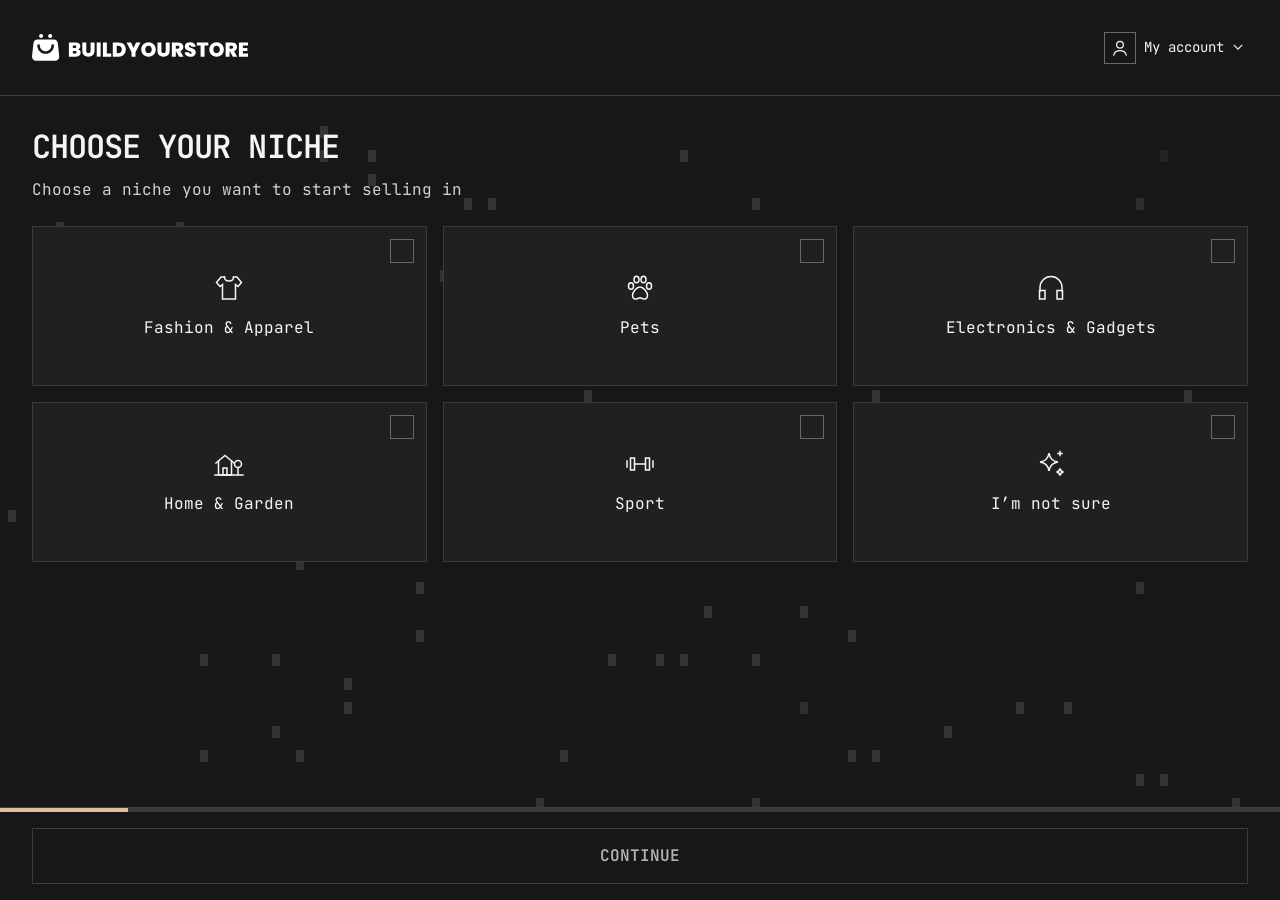
==== funnel/index.html @ 4d09ca08 "Pattern: on phones, no blocks under text, buttons or cards Co-Authored-By: Claude Opus 5.5 <noreply@" ====
<!doctype html>
<html lang="en">
<head>
<meta charset="utf-8">
<meta name="viewport" content="width=device-width, initial-scale=1, viewport-fit=cover">
<meta name="color-scheme" content="dark">
<title>BYS funnel · Lior style</title>
<link rel="preconnect" href="https://fonts.googleapis.com"><link rel="preconnect" href="https://fonts.gstatic.com" crossorigin>
<link href="https://fonts.googleapis.com/css2?family=JetBrains+Mono:wght@400;600;700&display=swap" rel="stylesheet">
<link rel="stylesheet" href="funnel.css?v=20261123">
</head>
<body>
<script src="icons.js?v=4" charset="utf-8"></script>
<!-- BYS funnel in the Lior style. Steps and copy = the Instant-Form funnel (../../instant-form-funnel), plus Niche and
     Banners in front (Figma Funnel vNRDM0AN3UrhTXfqh0W88H, pages "🎨 Niche" / "🖼 Banner"). Progress values are placeholders.
     Shortcuts: ?step=niche | banners | claim | activation | returned | unpaid | unverified | storetype | payment | unique |
     premium | loader | autods | autods-done | live | live-done | domain | domain-account | domain-existing | domain-connect |
     domain-done | ugc | course | end -->

<!-- 1 · Niche (5594:126263) -->
<main class="f-screen" data-step="niche" data-progress="10">
  <div class="f-main">
    <h1 class="t-title">Choose Your Niche</h1>
    <p class="t-body f-sub">Choose a niche you want to start selling in</p>
    <div class="f-niches" role="radiogroup" aria-label="Niche" id="niches"></div>
  </div>
  <div class="f-bar"><button class="f-btn f-btn--primary" id="niche-go" disabled>Continue</button></div>
</main>

<!-- 2 · Banners (5594:126592; subtitle from 5594:126533 — the [XS] frame repeats the niche subtitle) -->
<main class="f-screen" data-step="banners" data-progress="20" hidden>
  <div class="f-main">
    <h1 class="t-title">Choose Banners for Your Homepage</h1>
    <p class="t-body f-sub">We've designed 6 banner options for your homepage. Please select two, and we'll add them to your store's homepage</p>
    <div class="f-banners" id="banners"></div>
  </div>
  <div class="f-bar"><button class="f-btn f-btn--primary" id="banners-go" disabled>Continue</button></div>
</main>

<!-- Claim store (5609:139997) — OUT OF THE FLOW for now (Olena 2026-11-20: not sure the step exists); kept, ?step=claim -->
<main class="f-screen" data-step="claim" data-progress="30" hidden>
  <div class="f-main">
    <h1 class="t-title">Your store is ready. One click to own it!</h1>
    <p class="t-body f-sub">We've built your store — now just click "Claim store" on the next screen and it's yours. We'll bring you straight back to launch.</p>
    <img class="f-media" src="assets/claim-animation.png" alt="Shopify screen with the Claim Store button">
    <div>
      <p class="t-eyebrow muted">What happens next:</p>
      <ol class="f-steps t-body" style="margin-top:16px">
        <li><span>You’re taken to Shopify</span></li>
        <li><span>Click “Claim Store” - one button</span></li>
        <li><span>We bring you back here</span></li>
      </ol>
    </div>
  </div>
  <div class="f-bar">
    <button class="f-btn f-btn--primary" id="claim">Claim My Store <svg class="ic"><use href="#external"/></svg></button>
    <p class="f-bar-note t-small">takes less than 10 seconds</p>
  </div>
</main>

<!-- 4 · Activate Shopify plan = "Grab Discount" (5609:140756) -->
<main class="f-screen" data-step="activation" data-progress="40" hidden>
  <div class="f-main">
    <h1 class="t-title">Almost there — activate your Shopify plan to launch.</h1>
    <p class="t-body f-sub">We've secured you a discount — $1 for 3 months. Confirm your plan on Shopify, then come back to this tab to continue.</p>
    <button class="f-video f-video--corner" aria-label="Play the video"><img src="assets/activate-animation.png" alt=""><span class="f-video-play"><svg class="ic"><use href="#play"/></svg></span></button>
  </div>
  <div class="f-bar">
    <button class="f-btn f-btn--primary" id="activate">Activate My Store <svg class="ic"><use href="#external"/></svg></button>
    <button class="f-btn f-btn--secondary" id="done" disabled>I’m Done - Continue</button>
  </div>
  <!-- Plan not activated (5609:141876) -->
  <div class="f-backdrop" id="unpaid" hidden>
    <section class="f-sheet" role="dialog" aria-modal="true" aria-labelledby="unpaid-title">
      <button class="f-sheet-close" data-close aria-label="Close"><svg class="ic"><use href="#x"/></svg></button>
      <svg class="f-sheet-icon is-warning" aria-hidden="true"><use href="#warning"/></svg>
      <h2 class="t-title" id="unpaid-title">Almost there!<br>Your Shopify plan still needs to be activated</h2>
      <p class="t-body" style="margin-top:12px">You are one step away from your store. It looks like your plan wasn’t confirmed. Complete it now - it’s only <strong>$1 for 3 months.</strong></p>
      <div class="f-sheet-actions">
        <button class="f-btn f-btn--primary" id="pay">Complete My Payment <svg class="ic"><use href="#external"/></svg></button>
        <button class="f-btn f-btn--secondary" id="verify">I already paid — verify now</button>
      </div>
    </section>
  </div>
  <!-- Couldn't verify (5639:162654) -->
  <div class="f-backdrop" id="unverified" hidden>
    <section class="f-sheet" role="dialog" aria-modal="true" aria-labelledby="unverified-title">
      <button class="f-sheet-close" data-close aria-label="Close"><svg class="ic"><use href="#x"/></svg></button>
      <svg class="f-sheet-icon is-error" aria-hidden="true"><use href="#alert"/></svg>
      <h2 class="t-title" id="unverified-title">Oops! It looks like we couldn't verify your payment.</h2>
      <p class="t-body" style="margin-top:12px">Let’s make sure you’ve completed the payment process on Shopify.</p>
      <ol class="f-steps t-body" style="margin-top:24px">
        <li><span><button class="f-inline-link" data-open-plan>Access Shopify Plans</button></span></li>
        <li><span>Confirm the <strong>"BASIC"</strong> Monthly Plan</span></li>
        <li><span>Enter your business address.</span></li>
        <li><span>Choose Credit Card as your Payment Method.</span></li>
        <li><span>Enter your credit card details.</span></li>
        <li><span>Click on the <strong>"Subscribe"</strong> button on the right side of the screen.</span></li>
      </ol>
      <p class="f-note t-body" style="margin-top:24px"><svg class="ic"><use href="#info"/></svg><span>✏️ Just a quick note<br>We can’t finish your store customization without a chosen plan. <button class="f-inline-link" data-open-plan>Open the Shopify store plan</button></span></p>
      <div class="f-sheet-actions">
        <button class="f-btn f-btn--primary" id="verify2">Verify Payment <svg class="ic"><use href="#arrow-right"/></svg></button>
      </div>
    </section>
  </div>
</main>

<!-- 5 · Pick your store type (Heu97 314:19112) -->
<main class="f-screen" data-step="storetype" data-progress="50" hidden>
  <div class="f-main">
    <h1 class="t-title">Pick your store type</h1>
    <div class="f-options" role="radiogroup" aria-label="Store type">
      <label class="f-option"><input type="radio" name="storetype" value="free">
        <span class="f-option-head"><span class="f-radio"></span><span class="t-label">Free beginner store</span></span>
        <ul class="f-feats t-small">
          <li><svg class="ic yes"><use href="#check"/></svg>Free Shopify theme</li>
          <li><svg class="ic yes"><use href="#check"/></svg>2 predesigned banners (not customized)</li>
          <li><svg class="ic yes"><use href="#check"/></svg>10 pre-loaded products</li>
          <li class="muted"><svg class="ic no"><use href="#x"/></svg>No handpicked products</li>
          <li class="muted"><svg class="ic no"><use href="#x"/></svg>No psychology-driven copy</li>
          <li class="muted"><svg class="ic no"><use href="#x"/></svg>No optimised product funnel</li>
        </ul>
      </label>
      <label class="f-option"><input type="radio" name="storetype" value="pro" checked><span class="f-tag t-button">One Time Offer</span>
        <span class="f-option-head"><span class="f-radio"></span><span class="t-label">Professional one product store</span></span>
        <ul class="f-feats t-small">
          <li><svg class="ic yes"><use href="#check"/></svg>Expert-designed store, ready to launch</li>
          <li><svg class="ic yes"><use href="#check"/></svg>Handpicked products for your niche</li>
          <li><svg class="ic yes"><use href="#check"/></svg>Conversion-focused store copy</li>
          <li><svg class="ic yes"><use href="#check"/></svg>Fast US shipping, no delays</li>
        </ul>
        <span class="f-price"><s class="t-body">$197</s><span class="t-label">$97 One-time payment</span></span>
      </label>
    </div>
  </div>
  <div class="f-bar"><button class="f-btn f-btn--primary" id="type-go"><span id="type-label">Continue like the Pro</span> <svg class="ic"><use href="#arrow-right"/></svg></button></div>

  <!-- Payment Details (5636:154652), full screen -->
  <div class="f-backdrop" id="payment" hidden>
    <section class="f-sheet f-sheet--full" role="dialog" aria-modal="true" aria-labelledby="payment-title">
      <button class="f-sheet-close" data-close aria-label="Close"><svg class="ic"><use href="#x"/></svg></button>
      <h2 class="t-title" id="payment-title">Payment Details</h2>
      <div class="f-summary">
        <img src="assets/pro-store.png" alt="">
        <p class="f-summary-row t-label"><span>Professional One Product Store</span><span class="muted">97$</span></p>
        <p class="f-summary-text t-small muted">Your store built around a single, high-converting product. Designed for speed, simplicity, and maximum focus.</p>
      </div>
      <form onsubmit="return false">
        <label class="f-field"><span class="f-field-label t-small">Card number</span><span class="f-field-row"><input inputmode="numeric" autocomplete="off" placeholder="xxxx xxxx xxxx xxxx"></span></label>
        <div class="f-field-pair" style="margin-top:24px">
          <label class="f-field"><span class="f-field-label t-small">Expiration date</span><span class="f-field-row"><input inputmode="numeric" autocomplete="off" placeholder="dd/mm/yy"></span></label>
          <label class="f-field"><span class="f-field-label t-small">Security code</span><span class="f-field-row"><input inputmode="numeric" autocomplete="off" placeholder="CVC"></span></label>
        </div>
        <label class="f-field" style="margin-top:24px"><span class="f-field-label t-small">Country</span><span class="f-field-row"><select required><option value="" selected disabled>Select country</option><option>United States</option><option>United Kingdom</option><option>Canada</option><option>Australia</option></select><svg class="ic ic--20 muted"><use href="#chevron-down"/></svg></span></label>
      </form>
      <div class="f-sheet-actions">
        <button class="f-btn f-btn--primary" id="buy">Buy NOW</button>
        <p class="f-secure t-small"><svg class="ic"><use href="#lock"/></svg>100% Secure &amp; Safe payment</p>
      </div>
    </section>
  </div>
</main>

<!-- 6a · Make Your Store Unique — free (5609:142554) -->
<main class="f-screen" data-step="unique" data-progress="60" hidden>
  <div class="f-main">
    <h1 class="t-title">Make Your Store Unique</h1>
    <p class="t-body f-sub">Just hit the <strong>"Create My Custom Store"</strong> button and in under a minute, our AI will do all the customization work for your store, saving you weeks of design and programming time.</p>
  </div>
  <div class="f-bar"><button class="f-btn f-btn--primary" data-customize>Customize My Store</button></div>
</main>

<!-- 6b · Pro, after payment = "Choose Speed" (7003:163038) -->
<main class="f-screen" data-step="premium" data-progress="60" hidden>
  <div class="f-main">
    <h1 class="t-title">You're All Set – Your Premium Store Is On the Way</h1>
    <p class="t-body f-sub">You’ve unlocked a high-converting store with a winning product and expert copy. We’re applying your upgrades now — <strong>click below to launch in seconds.</strong></p>
    <div class="f-art" role="img" aria-label="Your one-product store while the upgrades are applied">
      <div class="f-art-window">
        <div class="f-art-bar"><i></i><i></i><i></i><span></span></div>
        <div class="f-art-body"><img src="assets/charging-stand.webp" alt="">
          <div class="f-art-info"><i class="w1"></i><i class="w2"></i><i class="price"></i><hr><i class="w3"></i><i class="w4"></i><i class="buy"></i></div>
        </div>
      </div>
      <div class="f-art-card"><div><b><svg class="ic"><use href="#check"/></svg></b><i></i></div><div><b><svg class="ic"><use href="#check"/></svg></b><i></i></div><div><b class="is-busy"></b><i></i></div></div>
    </div>
  </div>
  <div class="f-bar"><button class="f-btn f-btn--primary" data-customize>Create My Custom Store</button></div>
</main>

<!-- Loader (Heu97 314:19395): pop-up over the blurred screen, cannot be dismissed -->
<div class="f-popup-backdrop" id="loader" hidden>
  <section class="f-popup" role="dialog" aria-modal="true" aria-labelledby="loader-title" aria-busy="true">
    <div class="f-loader" aria-hidden="true"><i></i><i></i><i></i><i></i><i></i><i></i><i></i><i></i><i></i></div>
    <h2 class="t-title" id="loader-title">Customizing your store...</h2>
  </section>
</div>

<!-- 7 · Add Top-Selling Products = AutoDS (5609:143558). Soft gate. -->
<main class="f-screen" data-step="autods" data-progress="70" hidden>
  <div class="f-main">
    <h1 class="t-title">Add Top-Selling Products</h1>
    <ol class="f-howto t-body">
      <li><span>Click <strong>"Register to AutoDS"</strong> below.</span></li>
      <li><span>Enter your name, set your password, and click <strong>“Join”</strong>.</span><img src="assets/autods-step2.png?v=2" alt="AutoDS sign-up screen"></li>
      <li><span>Choose <strong>“Shopify”</strong>.</span><img src="assets/autods-step3.png?v=2" alt="AutoDS: select your selling channel"></li>
      <li><span>Choose plan.</span><img src="assets/autods-step4.png?v=2" alt="AutoDS plans"></li>
      <li><span>Choose payment method.</span><img src="assets/autods-step5.png?v=2" alt="AutoDS payment method"></li>
      <li><span>Connect your new store and add top-selling products from the AutoDS marketplace!</span></li>
      <li><span>Click the <strong>“Done”</strong> button to move forward.</span></li>
    </ol>
  </div>
  <div class="f-bar">
    <button class="f-btn f-btn--primary" id="autods-go">Register to AutoDS <svg class="ic"><use href="#external"/></svg></button>
    <button class="f-btn f-btn--secondary" id="autods-done" disabled>Complete instructions to continue</button>
  </div>
</main>

<!-- 8 · Your Shopify Store Is Live (5615:144276). Soft gate: Done unlocks after Access my Store. -->
<main class="f-screen" data-step="live" data-progress="80" hidden>
  <div class="f-main">
    <h1 class="t-title">🏆 Your Shopify Store Is Live!</h1>
    <ol class="f-steps t-body">
      <li><span>All set! Access your store using the button below.</span></li>
      <li><span>Return to this tab and get access to the free Shopify Dropshipping Course 2025 and learn how to grow your business!</span></li>
    </ol>
    <p class="f-note t-body"><svg class="ic"><use href="#info"/></svg><span><strong>Want to remove the password from your store so everyone can see it?</strong><br>Go to Shopify Admin &gt; <button class="f-inline-link" id="live-password">Online Store</button> &gt; click 🔒 <strong>Private</strong> (top-right) &gt; <strong>Public</strong></span></p>
  </div>
  <div class="f-bar">
    <!-- Soft gate, as the current funnel (Olena 2026-11-23): "Access my Store" first, then "Done" unlocks -->
    <button class="f-btn f-btn--primary" id="live-go">Access my store <svg class="ic"><use href="#external"/></svg></button>
    <button class="f-btn f-btn--secondary" id="live-done" disabled>Complete the instructions to continue</button>
  </div>
</main>

<!-- 9 · Secure your free domain (7003:163639 → 7004:164535 → 7004:164993 / 165652 → 7004:166315 → 7004:167068) -->
<main class="f-screen" data-step="domain" data-state="offer" data-progress="90" hidden>
  <div class="f-main">
    <h1 class="t-title">Secure your free domain</h1>
    <p class="t-body f-sub">Kickstart your brand's online presence with a distinctive .store domain!</p>
    <ul class="f-perks t-small">
      <li><span class="f-perk-ic"><svg class="ic"><use href="#chart-up"/></svg></span><span><strong class="t-label">Get a name that clicks</strong><span class="muted">Sell more with 87% more traffic</span></span></li>
      <li><span class="f-perk-ic"><svg class="ic"><use href="#percent"/></svg></span><span><strong class="t-label">Raise your game, lower your costs</strong><span class="muted">Save more with a 12% lower CPA</span></span></li>
      <li><span class="f-perk-ic"><svg class="ic"><use href="#search"/></svg></span><span><strong class="t-label">Swap scrolls for sales</strong><span class="muted">Stand out with 2x search visibility</span></span></li>
    </ul>
    <ul class="f-terms t-body">
      <li>🤑&nbsp; FREE for one year, then $5.50/year</li>
      <li>🔥&nbsp; No auto charging</li>
      <li>💸&nbsp; No credit card is needed</li>
    </ul>
    <div class="f-block">
      <p class="t-eyebrow muted">Enter your desired domain name:</p>
      <label class="f-field f-domain-input"><span class="f-field-row"><input id="domain-name" placeholder="Ex: yourname.store" autocomplete="off" aria-label="Domain name"></span></label>
      <p class="f-picked t-body"><span id="domain-value">somedomainname.store</span><button class="f-btn f-btn--link" id="domain-copy">Copy</button></p>
    </div>
    <div class="f-block f-after-offer" id="domain-account">
      <p class="t-eyebrow muted">Create your Store account:</p>
      <label class="f-field"><span class="f-field-label t-small">Full Name</span><span class="f-field-row"><input id="acc-name" placeholder="Enter name" autocomplete="off"></span></label>
      <label class="f-field"><span class="f-field-label t-small">Email</span><span class="f-field-row"><input id="acc-email" type="email" placeholder="Enter email" autocomplete="off"></span></label>
      <p class="f-note f-note--warning t-small" id="acc-exists" hidden><svg class="ic"><use href="#warning"/></svg><span>We noticed that you already have an account with this email. We will link this new domain to this existing account</span></p>
      <label class="f-field"><span class="f-field-label t-small">Password</span><span class="f-field-row"><input id="acc-pass" type="password" placeholder="Enter a password" autocomplete="new-password"></span></label>
    </div>
    <div class="f-block f-after-account" id="domain-connect-block">
      <p class="t-eyebrow muted">Connect Your Domain:</p>
      <ol class="f-howto t-body">
        <li><span>Click <strong>"Connect Now"</strong> button below and select “Connect existing domain” on Shopify screen:</span><img src="assets/domain-step1.png" alt="Shopify: Domains, Connect existing domain"></li>
        <li><span>Enter your domain in the provided field and click <strong>“Next”</strong> as shown below:</span><img src="assets/domain-step2.png" alt="Shopify: enter your domain"></li>
        <li><span>Click <strong>“Verify connection”</strong> button:</span><img src="assets/domain-step3.png" alt="Shopify: Verify connection"></li>
      </ol>
      <p class="f-note f-note--warning t-small"><svg class="ic"><use href="#warning"/></svg><span>The domain is auto-connected post this. The propagation time is up to 24 hours and happens within that time duration.</span></p>
    </div>
  </div>
  <div class="f-bar">
    <button class="f-btn f-btn--primary" id="domain-save" disabled>Save</button>
    <button class="f-btn f-btn--primary" id="domain-create" disabled hidden>Create Account</button>
    <button class="f-btn f-btn--primary" id="domain-connect" hidden>Connect Now <svg class="ic"><use href="#external"/></svg></button>
    <button class="f-btn f-btn--link" id="domain-later" hidden>I’ll do it later</button>
  </div>
  <div class="f-popup-backdrop" id="domain-done" hidden>
    <section class="f-popup" role="dialog" aria-modal="true" aria-labelledby="domain-done-title">
      <svg class="f-popup-icon" aria-hidden="true"><use href="#check"/></svg>
      <div><h2 class="t-title" id="domain-done-title">Domain Connected Successfully!</h2>
        <p class="t-body f-sub" style="margin-top:12px">Your store domain is now linked to your Shopify store.</p></div>
      <button class="f-btn f-btn--primary" id="domain-finish">Done</button>
    </section>
  </div>
</main>

<!-- 10 · Create UGC (5622:150340). No gate. -->
<main class="f-screen" data-step="ugc" data-progress="95" hidden>
  <div class="f-main">
    <h1 class="t-title">Create Viral Videos in Minutes</h1>
    <p class="t-body f-sub">Turn any product into a scroll-stopping ad. Upload your link and get videos ready for TikTok, Instagram &amp; YouTube.</p>
    <button class="f-video f-video--corner" id="ugc-media" aria-label="Play — CreateUGC"><img src="assets/ugc-banner.png" alt="CreateUGC"><span class="f-video-play"><svg class="ic"><use href="#play"/></svg></span></button>
  </div>
  <div class="f-bar">
    <button class="f-btn f-btn--primary" id="ugc-go">Generate my First Video <svg class="ic"><use href="#external"/></svg></button>
    <button class="f-btn f-btn--secondary" id="ugc-done">Done</button>
  </div>
</main>

<!-- 11 · Take Your Course (5622:150728). External hand-off, no Continue. -->
<main class="f-screen" data-step="course" data-progress="100" hidden>
  <div class="f-main">
    <h1 class="t-title">Shopify Dropshipping Course 2026</h1>
    <p class="t-body f-sub">In this video we are going to cover <strong>EVERYTHING you need</strong> to know to start your shopify dropshipping store.<br>
      I will be going through step by step how to find winning products, how to qualify winning products, how to set up your Shopify settings, how to add facebook pixels, how to run facebook advertisements, how to create the ad creatives, how to fulfill orders, how to build out your Shopify home page and landing page, plus more!</p>
    <button class="f-video" data-course aria-label="Watch the course on YouTube"><img src="assets/course-video.png" alt="How To Start Dropshipping On Shopify — video preview"></button>
  </div>
  <div class="f-bar"><button class="f-btn f-btn--primary" data-course>Take Your Course <svg class="ic"><use href="#external"/></svg></button></div>
</main>

<!-- prototype end marker -->
<main class="f-screen" data-step="end" hidden>
  <div class="f-main"><p class="t-small muted">Prototype</p><h1 class="t-title">End of the funnel</h1></div>
  <div class="f-bar"><button class="f-btn f-btn--secondary" id="restart">Start over</button></div>
</main>

<!-- Simulated hand-off (prototype only, not a design screen) -->
<main class="f-sim" data-step="shopify" hidden>
  <div class="f-sim-tab"><span id="sim-host">shopify.com</span><span>new tab · simulated</span></div>
  <div class="f-sim-body"><p class="t-small" id="sim-sub">Shopify — simulated</p><h1 class="t-title" id="sim-title"></h1><p class="t-body" id="sim-text"></p></div>
  <div class="f-bar">
    <button class="f-btn f-btn--secondary" id="sim-back">Back to BuildYourStore</button>
    <button class="f-btn f-btn--secondary" id="sim-back-unpaid" hidden>Back without paying</button>
  </div>
</main>

<!-- presentation only -->
<div class="pp" hidden><select id="pp" aria-label="Jump to a screen (presentation only)"></select></div>

<script charset="utf-8">
  const $ = id => document.getElementById(id);
  const screens = [...document.querySelectorAll('main[data-step]')];

  // header + progress go into every design screen (one source)
  screens.filter(s => s.classList.contains('f-screen')).forEach(s => {
    s.insertAdjacentHTML('afterbegin', '<header class="f-header"><img class="f-logo" src="assets/bys-logo-white.svg" alt="BuildYourStore"><button class="f-account" aria-label="My account"><span class="f-avatar"><svg class="ic"><use href="#user"/></svg></span><span class="f-account-label t-small">My account<svg class="ic"><use href="#chevron-down"/></svg></span></button></header>');
    const p = s.dataset.progress;
    if (p) s.querySelector('.f-bar').insertAdjacentHTML('afterbegin', `<div class="f-progress" role="progressbar" aria-label="Setup progress" aria-valuenow="${p}" aria-valuemin="0" aria-valuemax="100"><span style="width:${p}%"></span></div>`);
  });

  // celebration on "Your Shopify Store Is Live!" — square confetti in the DS colours, once per entry
  function confetti() {
    const box = document.createElement('div'); box.className = 'f-confetti'; box.setAttribute('aria-hidden', 'true');
    const C = ['#dcc09c', '#edcfaa', '#f5f5f5', '#d1d0cc', '#686868']; // gold/300, gold/200 (NEW), neutral/50, neutral/300, neutral/600
    box.innerHTML = Array.from({ length: 70 }, () => {
      const w = 4 + Math.random() * 8, tall = Math.random() < .35;
      return `<i style="left:${Math.random() * 100}%;width:${tall ? 3 : w}px;height:${tall ? w * 2 : w}px;background:${C[Math.floor(Math.random() * C.length)]};--x:${(Math.random() - .5) * 160}px;--r:${(Math.random() - .5) * 900}deg;--d:${2 + Math.random() * 1.6}s;--delay:${Math.random() * .6}s"></i>`;
    }).join('');
    document.body.append(box); setTimeout(() => box.remove(), 4500);
  }

  function show(step, url) {
    screens.forEach(s => { s.hidden = s.dataset.step !== step; });
    scrollTo(0, 0);
    history.replaceState(null, '', '?step=' + (url || step) + (new URLSearchParams(location.search).has('menu') ? '&menu=1' : ''));
    $('pp').value = url || step;
    if (step === 'live' && url !== 'live-done') confetti();
  }

  // ---- Niche ----
  const NICHES = [['fashion','n-fashion','Fashion & Apparel'],['pets','n-pets','Pets'],['electronics','n-electronics','Electronics & Gadgets'],['home','n-home','Home & Garden'],['sport','n-sport','Sport'],['unsure','n-unsure','I’m not sure']];
  $('niches').innerHTML = NICHES.map(([v, ic, l]) => `<label class="f-niche"><input type="radio" name="niche" value="${v}"><svg class="ic ic--32"><use href="#${ic}"/></svg><span class="t-body">${l}</span><span class="f-niche-check"><svg class="ic"><use href="#check"/></svg></span></label>`).join('');
  const niche = () => document.querySelector('input[name=niche]:checked')?.value;
  document.querySelectorAll('input[name=niche]').forEach(r => r.onchange = () => { $('niche-go').disabled = false; });
  // banner set follows the niche; "I'm not sure" → fashion (open question)
  function renderBanners() {
    const set = { fashion: 'fashion', pets: 'pets', electronics: 'electronics', home: 'home', sport: 'sport', unsure: 'fashion' }[niche() || 'fashion'];
    // the wide banner (3800×1000) on every device, sides cropped only — as the current funnel (Olena 2026-11-21)
    $('banners').innerHTML = [1,2,3,4,5,6].map(i => `<label class="f-banner"><input type="checkbox" name="banner" value="${i}"><img src="assets/banners/${set}/${i}.jpg" alt="Banner ${i}"><span class="f-niche-check"><svg class="ic"><use href="#check"/></svg></span></label>`).join('');
    const picked = [];
    document.querySelectorAll('input[name=banner]').forEach(b => b.onchange = () => {
      if (b.checked) { picked.push(b); if (picked.length > 2) picked.shift().checked = false; }   // a 3rd pick replaces the first
      else picked.splice(picked.indexOf(b), 1);
      $('banners-go').disabled = picked.length !== 2;
    });
    $('banners-go').disabled = true;
  }
  $('niche-go').onclick = () => { renderBanners(); show('banners'); };
  $('banners-go').onclick = () => { setActivation(false); show('activation'); }; // Claim is out of the flow for now (Olena 2026-11-20) — screen kept, reachable via ?step=claim

  // ---- Activation ----
  function setActivation(returned) {
    $('done').disabled = !returned;
    $('done').className = 'f-btn ' + (returned ? 'f-btn--primary' : 'f-btn--secondary');
    $('activate').className = 'f-btn ' + (returned ? 'f-btn--outline' : 'f-btn--primary');
  }

  // ---- Simulated hand-offs ----
  let pending = null, paid = false;
  const SIM = {
    claim: ['Claim your store', 'Here the merchant presses “Claim Store” on Shopify, then comes back.'],
    plan:  ['Activate your plan', 'Here the merchant activates the Shopify plan (3 days free, then $1/month for 3 months), then comes back.'],
    store: ['Your store', 'Here the merchant sees the live store on Shopify, then comes back to this tab.', 'yourstore.myshopify.com'],
    password: ['Store password', 'Here the merchant turns the storefront password off in Shopify Admin > Settings > Preferences, then comes back.', 'admin.shopify.com'],
    ugc: ['CreateUGC', 'Here the merchant opens CreateUGC in a new tab to make a video ad; there is no return signal.', 'createugc.ai', 'CreateUGC'],
    course: ['Shopify Dropshipping Course', 'Here the course opens on YouTube in a new tab; the funnel ends here.', 'youtube.com', 'YouTube'],
    domain: ['Connect existing domain', 'Here the merchant connects the .store domain in Shopify Admin > Settings > Domains, then comes back to this tab.', 'admin.shopify.com'],
    autods: ['Register to AutoDS', 'Here the merchant signs up on AutoDS, picks a plan and adds products, then comes back to this tab.', 'autods.com', 'AutoDS'],
  };
  function handOff(kind, next) {
    const [t, x, host, who] = SIM[kind];
    $('sim-title').textContent = t; $('sim-text').textContent = x;
    $('sim-host').textContent = host || 'shopify.com'; $('sim-sub').textContent = (who || 'Shopify') + ' — simulated';
    $('sim-back').textContent = kind === 'plan' ? 'Back — plan activated' : 'Back to BuildYourStore';
    $('sim-back-unpaid').hidden = kind !== 'plan';
    pending = next; show('shopify');
  }
  const goBack = isPaid => { if (isPaid !== undefined) paid = isPaid; const n = pending || (() => show('niche')); pending = null; n(); };
  $('sim-back').onclick = () => goBack(true);
  $('sim-back-unpaid').onclick = () => goBack(false);

  // ---- Sheets ----
  const SHEETS = ['unpaid', 'unverified', 'payment'];
  function sheet(id) { SHEETS.forEach(s => { $(s).hidden = s !== id; }); document.body.style.overflow = id ? 'hidden' : ''; }
  document.querySelectorAll('[data-close]').forEach(b => b.onclick = () => sheet(null));
  SHEETS.forEach(s => $(s).onclick = e => { if (e.target === $(s)) sheet(null); });
  const toPlan = () => { sheet(null); $('activate').click(); };
  $('pay').onclick = toPlan;
  document.querySelectorAll('[data-open-plan]').forEach(b => b.onclick = toPlan);
  const verify = () => { sheet(null); if (paid) show('storetype'); else setTimeout(() => sheet('unverified'), 250); };
  $('verify').onclick = verify; $('verify2').onclick = verify;

  // ---- Store type ----
  const typeRadios = [...document.querySelectorAll('input[name=storetype]')];
  const selectedType = () => typeRadios.find(r => r.checked).value;
  typeRadios.forEach(r => r.onchange = () => { $('type-label').textContent = selectedType() === 'pro' ? 'Continue like the Pro' : 'Continue with free store'; });
  $('type-go').onclick = () => selectedType() === 'pro' ? sheet('payment') : show('unique');
  $('buy').onclick = () => { sheet(null); show('premium'); };

  // ---- Loader ----
  document.querySelectorAll('[data-customize]').forEach(b => b.onclick = () => {
    $('loader').hidden = false; document.body.style.overflow = 'hidden';
    setTimeout(() => { $('loader').hidden = true; document.body.style.overflow = ''; setAutods(false); show('autods'); }, 3000);
  });

  // ---- Soft gates: the second button unlocks after the hand-off and becomes the one primary ----
  function gate(go, done, opened) {
    $(done).disabled = !opened;
    $(done).textContent = opened ? 'Done' : (done === 'live-done' ? 'Complete the instructions to continue' : 'Complete instructions to continue');
    $(done).className = 'f-btn ' + (opened ? 'f-btn--primary' : 'f-btn--secondary');
    $(go).className = 'f-btn ' + (opened ? 'f-btn--outline' : 'f-btn--primary');
  }
  const setAutods = o => gate('autods-go', 'autods-done', o);
  const setLive = o => gate('live-go', 'live-done', o); // soft gate again (Olena 2026-11-23)
  $('autods-go').onclick = () => handOff('autods', () => { setAutods(true); show('autods', 'autods-done'); });
  $('autods-done').onclick = () => { setLive(false); show('live'); };
  $('live-go').onclick = () => handOff('store', () => { setLive(true); show('live', 'live-done'); });
  $('live-password').onclick = () => handOff('password', () => show('live'));
  $('live-done').onclick = () => { setDomain('offer'); show('domain'); };

  // ---- UGC ----
  function setUgc(opened) {
    $('ugc-done').className = 'f-btn ' + (opened ? 'f-btn--primary' : 'f-btn--secondary');
    $('ugc-go').className = 'f-btn ' + (opened ? 'f-btn--outline' : 'f-btn--primary');
  }
  $('ugc-go').onclick = () => handOff('ugc', () => { setUgc(true); show('ugc'); });
  $('ugc-done').onclick = () => show('course');
  $('ugc-media').onclick = () => $('ugc-go').click();

  // ---- Domain ----
  const dom = document.querySelector('main[data-step=domain]');
  function setDomain(state) {
    dom.dataset.state = state;
    $('domain-save').hidden = state !== 'offer';
    $('domain-create').hidden = state !== 'account';
    $('domain-connect').hidden = state !== 'connect';
    $('domain-later').hidden = state !== 'connect';
  }
  const domainName = () => { const v = $('domain-name').value.trim().toLowerCase(); return v.includes('.') ? v : v + '.store'; };
  $('domain-name').oninput = () => { $('domain-save').disabled = !$('domain-name').value.trim(); };
  const reveal = id => $(id).scrollIntoView({ behavior: 'smooth', block: 'start' });
  $('domain-save').onclick = () => { $('domain-value').textContent = domainName(); setDomain('account'); reveal('domain-account'); };
  const acc = ['acc-name', 'acc-email', 'acc-pass'];
  acc.forEach(id => $(id).oninput = () => { $('domain-create').disabled = acc.some(f => !$(f).value.trim()); });
  $('domain-create').onclick = () => { setDomain('connect'); reveal('domain-connect-block'); };
  $('domain-copy').onclick = () => { navigator.clipboard?.writeText($('domain-value').textContent).catch(() => {}); $('domain-copy').textContent = 'Copied'; setTimeout(() => $('domain-copy').textContent = 'Copy', 1500); };
  $('domain-connect').onclick = () => handOff('domain', () => { show('domain', 'domain-done'); $('domain-done').hidden = false; document.body.style.overflow = 'hidden'; });
  const afterDomain = () => { $('domain-done').hidden = true; document.body.style.overflow = ''; setUgc(false); show('ugc'); };
  $('domain-finish').onclick = afterDomain; $('domain-later').onclick = afterDomain;

  // ---- Course ----
  document.querySelectorAll('[data-course]').forEach(b => b.onclick = () => handOff('course', () => show('end')));
  $('claim').onclick = () => handOff('claim', () => { setActivation(false); show('activation'); });
  $('activate').onclick = () => handOff('plan', () => { setActivation(true); show('activation', 'returned'); });
  $('done').onclick = () => paid ? show('storetype') : sheet('unpaid');
  $('restart').onclick = () => location.search = '';

  // ---- Shortcuts (presentation) ----
  const STEPS = ['niche','banners','claim (out of flow)','activation','returned','unpaid','unverified','storetype','payment','unique','premium','loader','autods','autods-done','live','live-done','domain','domain-account','domain-existing','domain-connect','domain-done','ugc','course','end'];
  $('pp').innerHTML = STEPS.map(s => `<option>${s}</option>`).join('');
  $('pp').onchange = () => { location.search = '?step=' + $('pp').value + '&menu=1'; };
  $('pp').parentElement.hidden = !new URLSearchParams(location.search).has('menu');

  function start(s) {
    const pickNiche = () => { document.querySelector('input[name=niche][value=fashion]').checked = true; $('niche-go').disabled = false; renderBanners(); };
    if (s === 'banners') { pickNiche(); return show('banners'); }
    if (s === 'returned') { paid = true; setActivation(true); return show('activation', 'returned'); }
    if (s === 'unpaid' || s === 'unverified') { setActivation(true); show('activation', s); return sheet(s); }
    if (s === 'payment') { show('storetype', 'payment'); return sheet('payment'); }
    if (s === 'loader') { show('unique', 'loader'); $('loader').hidden = false; return; }
    if (s === 'autods-done') { setAutods(true); return show('autods', s); }
    if (s === 'autods') { setAutods(false); return show('autods'); }
    if (s === 'live-done') { setLive(true); return show('live', s); }
    if (s === 'live') { setLive(false); return show('live'); }
    if (s.startsWith('domain')) {
      const st = { 'domain': 'offer', 'domain-account': 'account', 'domain-existing': 'account', 'domain-connect': 'connect', 'domain-done': 'connect' }[s] || 'offer';
      if (st !== 'offer') { $('domain-name').value = 'somedomainname'; $('domain-save').disabled = false; }
      setDomain(st); show('domain', s); $('acc-exists').hidden = s !== 'domain-existing';
      if (s === 'domain-existing') { $('acc-name').value = 'Jane Appleseed'; $('acc-email').value = 'jane@gmail.com'; }
      if (s === 'domain-done') $('domain-done').hidden = false;
      return;
    }
    if (s === 'ugc') setUgc(false);
    if (s === 'claim' || s === 'activation') setActivation(false);
    show(STEPS.includes(s) || s === 'claim' ? s : 'niche');
  }
  start((new URLSearchParams(location.search).get('step') || 'niche').replace(' (out of flow)', ''));
</script>
<script src="pattern.js?v=2"></script>
</body>
</html>
---- funnel/funnel.css ----
/* BYS funnel — Lior style. Values = the landing's Figma file fb-lior-1 (uAbIL5vVm2bs8lSxrHkSaU): variables
   "Lior / Color" + text styles "Lior/…" + the Button component (Olena 2026-11-20). NEW = not in the file yet,
   to be added on the Figma transfer. Breakpoints: XS 390 · MD 768 · desktop from 1100 (as the landing's
   text styles) · XL 1200 · XXL 1728. */
:root {
  color-scheme: dark;
  /* Colour (Lior / Color → Lior / Primitives) */
  --c-bg: #171717;              /* bg/page → neutral/950 */
  --c-raised: #202020;          /* bg/surface → neutral/900 — sheet, pop-up */
  --c-surface: #202020;         /* bg/surface — cards, tiles, notes */
  --c-surface-border: #3b3b39;  /* border/default → neutral/800 */
  --c-surface-2: #3b3b39;       /* border/default — grey bars in the illustration */
  --c-text: #f5f5f5;            /* text/primary → neutral/50 */
  --c-text-2: #d1d0cc;          /* text/secondary → neutral/300 */
  --c-text-3: #b5b3af;          /* text/muted → neutral/400 — placeholders, disabled */
  --c-line: #686868;            /* border/strong → neutral/600 — inputs, outline buttons */
  --c-divider: #3b3b39;         /* border/default → neutral/800 — hairlines */
  --c-accent: #dcc09c;          /* bg/accent, text/accent → gold/300 */
  --c-accent-hover: #edcfaa;    /* NEW bg/accent-hover → gold/200 (the landing's hover) */
  --c-on-accent: #171717;       /* text/on-accent → neutral/950 */
  --c-success: #32d057;         /* NEW state/success → green/500 (Lior Pozin DS) */
  --c-error: #fe6467;           /* NEW state/error → red/400 (Lior Pozin DS) */
  --c-track: #3b3b39;           /* border/default — progress track */
  --c-backdrop: #00000099;      /* neutral/black at 60% */

  --font: "JetBrains Mono", ui-monospace, "SFMono-Regular", Menlo, monospace;
  --t-title-size: 20px;         /* Lior/Mobile/Title (≤1099) → Lior/Desktop/Title 32 (≥1100) */

  /* Space (Lior / Space), size */
  --gutter: 16px;               /* space/16 */
  --header-h: 64px;
  --border: 1px;
}
@media (min-width: 768px)  { :root { --gutter: 32px; --header-h: 80px; } }  /* space/32 */
@media (min-width: 1100px) { :root { --t-title-size: 32px; } }              /* Lior/Desktop/Title */
@media (min-width: 1200px) { :root { --header-h: 96px; } }

/* ---------- Base ---------- */
* { box-sizing: border-box; margin: 0; padding: 0; }
[hidden] { display: none !important; }
body { background: var(--c-bg); color: var(--c-text); font-family: var(--font); -webkit-font-smoothing: antialiased; }
img { display: block; max-width: 100%; }
a { color: inherit; }
button { font: inherit; color: inherit; background: none; border: 0; cursor: pointer; -webkit-tap-highlight-color: transparent; touch-action: manipulation; }
:focus-visible { outline: 2px solid var(--c-accent); outline-offset: 4px; }
.ic { width: 24px; height: 24px; flex: none; }
.ic--32 { width: 32px; height: 32px; }
.ic--20 { width: 20px; height: 20px; }

/* ---------- Text styles = the landing's "Lior/…" styles (line height in %) ---------- */
.t-title   { font: 600 var(--t-title-size)/120% var(--font); letter-spacing: -0.03em; text-transform: uppercase; } /* Lior/Mobile/Title · Lior/Desktop/Title */
.t-body    { font: 400 16px/150% var(--font); letter-spacing: 0; }                              /* Lior/Body */
.t-label   { font: 600 16px/120% var(--font); letter-spacing: 0; text-transform: uppercase; }   /* Lior/Label — buttons, card titles, prices */
.t-small   { font: 400 14px/160% var(--font); letter-spacing: 0; }                              /* Lior/Small */
.t-eyebrow { font: 400 14px/150% var(--font); letter-spacing: 0.04em; text-transform: uppercase; } /* Lior/Small Upper — labels above blocks */
.t-button { font: 600 16px/120% var(--font); letter-spacing: 0; text-transform: uppercase; }    /* = Lior/Label (tag) */
.muted { color: var(--c-text-2); }
b, strong { font-weight: 600; }   /* inline emphasis inside Body = SemiBold */

/* ---------- Header (funnel's own: logo + account avatar; the landing's header has a menu) ---------- */
.f-header { height: var(--header-h); display: flex; align-items: center; padding: 0 var(--gutter); border-bottom: var(--border) solid var(--c-divider); }
.f-logo { height: 20px; width: auto; }
@media (min-width: 768px) { .f-logo { height: 27px; } } /* the landing's Logo 216×27 */
/* Account (avatar) — as on the current funnel (Funnel 5594:126264): avatar on XS, "My account ⌄" from XL */
.f-account { margin-left: auto; display: flex; align-items: center; gap: 8px; min-height: 44px; }
.f-avatar { width: 32px; height: 32px; display: grid; place-items: center; border: var(--border) solid var(--c-line); color: var(--c-text); transition: border-color .2s, color .2s; }
@media (hover: hover) { .f-account:hover .f-avatar { border-color: var(--c-accent); color: var(--c-accent); } }
.f-avatar .ic { width: 20px; height: 20px; }
.f-account-label { display: none; align-items: center; gap: 4px; }
.f-account-label .ic { width: 20px; height: 20px; }
@media (min-width: 1200px) { .f-account-label { display: inline-flex; } }

/* ---------- Progress ---------- */
.f-progress { height: 4px; background: var(--c-track); }
.f-progress > span { display: block; height: 100%; background: var(--c-accent); transition: width .4s ease; }

/* ---------- Button = the landing's Button component (22:735): Style Primary / Outline, Size Default
   (padding 14/20, gap 24, icon 16, Lior/Label). Full width in the funnel. NEW: State=Disabled. ---------- */
.f-btn { width: 100%; padding: 14px 20px; display: inline-flex; align-items: center; justify-content: center; gap: 24px;
  font: 600 16px/120% var(--font); letter-spacing: 0; text-transform: uppercase; text-align: center;
  border: 0; transition: background .2s, border-color .2s, color .2s; }
.f-btn .ic { width: 16px; height: 16px; }
/* NEW Size=Large (Olena 2026-11-23): 56px tall on desktop (XL 1200 and up) */
@media (min-width: 1200px) { .f-btn:not(.f-btn--link) { min-height: 56px; padding-top: 0; padding-bottom: 0; } }
.f-btn--primary { background: var(--c-accent); color: var(--c-on-accent); }
.f-btn--outline, .f-btn--secondary { border: var(--border) solid var(--c-line); color: var(--c-text); } /* Style=Outline */
.f-btn--link { padding: 12px 0; min-height: 44px; text-decoration: underline; text-underline-offset: 4px; color: var(--c-text); }
@media (hover: hover) {
  .f-btn--primary:hover:not(:disabled) { background: var(--c-accent-hover); }
  .f-btn--outline:hover:not(:disabled), .f-btn--secondary:hover:not(:disabled) { background: var(--c-text); color: var(--c-bg); border-color: var(--c-text); } /* as the landing */
  .f-btn--link:hover:not(:disabled) { color: var(--c-accent); }
}
.f-btn--primary:active:not(:disabled) { background: var(--c-accent-hover); }
.f-btn:disabled { background: none; border: var(--border) solid var(--c-divider); color: var(--c-text-3); cursor: default; } /* NEW State=Disabled */
.f-btn--link:disabled { border-color: transparent; }
.f-btn.is-hover.f-btn--primary { background: var(--c-accent-hover); } /* kit preview only */
.f-btn.is-hover.f-btn--outline, .f-btn.is-hover.f-btn--secondary { background: var(--c-text); color: var(--c-bg); border-color: var(--c-text); }
.f-btn.is-hover.f-btn--link { color: var(--c-accent); }

/* ---------- Sticky bar ---------- */
.f-bar { position: sticky; bottom: 0; z-index: 5; display: flex; flex-direction: column; gap: 12px;
  padding: 0 var(--gutter) calc(16px + env(safe-area-inset-bottom, 0px)); background: var(--c-bg); border-top: var(--border) solid var(--c-divider); }
.f-bar .f-progress { margin: 0 calc(var(--gutter) * -1) 4px; }
.f-bar-note { text-align: center; color: var(--c-text-2); }
.f-bar--static { position: static; }

/* ---------- Card, divider, note ---------- */
.f-card { background: var(--c-surface); border: var(--border) solid var(--c-surface-border); padding: 24px; }
.f-divider { height: 1px; background: var(--c-divider); margin: 24px 0; }
.f-note { display: flex; flex-direction: column; gap: 12px; align-items: flex-start; padding: 16px; /* icon on top, text full width, left (Olena 2026-11-21) */ background: var(--c-surface); border: var(--border) solid var(--c-surface-border); color: var(--c-text-2); }
.f-note .ic { width: 20px; height: 20px; color: var(--c-text); }
.f-note--warning .ic { color: var(--c-accent); }

/* ---------- Badge ---------- */
.f-badge { display: inline-flex; align-items: center; gap: 8px; padding: 4px 12px; border: var(--border) solid; }
.f-badge .ic { width: 20px; height: 20px; }
.f-badge--success { border-color: var(--c-success); color: var(--c-success); }
.f-badge--error   { border-color: var(--c-error); color: var(--c-error); }
.f-tag { display: inline-block; padding: 4px 8px; background: var(--c-accent); color: var(--c-on-accent); }

/* ---------- Niche tile ---------- */
.f-niches { display: grid; gap: 12px; }
.f-niche { position: relative; display: flex; align-items: center; gap: 16px; min-height: 72px; padding: 16px; text-align: left;
  background: var(--c-surface); border: var(--border) solid var(--c-surface-border); transition: background .2s, border-color .2s; }
.f-niche input { position: absolute; opacity: 0; pointer-events: none; }
.f-niche-check { margin-left: auto; width: 24px; height: 24px; display: grid; place-items: center; border: var(--border) solid var(--c-line); color: transparent; }
.f-niche-check .ic { width: 20px; height: 20px; }
@media (hover: hover) { .f-niche:hover { border-color: var(--c-line); } }
.f-niche:has(input:checked), .f-niche.is-selected { border-color: var(--c-accent); }
.f-niche:has(input:checked) .f-niche-check, .f-niche.is-selected .f-niche-check { background: var(--c-accent); border-color: var(--c-accent); color: var(--c-on-accent); }
.f-niche:has(input:checked) > .ic, .f-niche.is-selected > .ic { color: var(--c-accent); } /* one-colour icon turns sand when picked */
.f-niche:has(input:focus-visible) { outline: 2px solid var(--c-accent); outline-offset: 4px; }
/* MD and up: tiles 3 × 2, icon above the label (as the current funnel) */
@media (min-width: 768px) {
  .f-niches { grid-template-columns: repeat(3, 1fr); gap: 16px; }
  .f-niche { flex-direction: column; justify-content: center; text-align: center; gap: 12px; min-height: 160px; padding: 24px 16px; }
  .f-niche-check { position: absolute; top: 12px; right: 12px; margin: 0; }
}

/* ---------- Banner tile ---------- */
.f-banners { display: grid; gap: 12px; }
@media (min-width: 768px) { .f-banners { grid-template-columns: repeat(2, 1fr); gap: 16px; } }
.f-banner { position: relative; display: block; padding: 0; border: var(--border) solid var(--c-surface-border); cursor: pointer; }
.f-banner input { position: absolute; opacity: 0; pointer-events: none; }
.f-banner img { width: 100%; aspect-ratio: 2 / 1; object-fit: cover; object-position: center; } /* XS: 2:1 as the current funnel; the WIDE image, sides cropped only — heads stay (Olena 2026-11-21) */
@media (min-width: 768px) { .f-banner img { aspect-ratio: 12 / 5; object-position: center top; } } /* wide 3800×1000 → 12:5 crops the sides only */
.f-banner::after { content: ""; position: absolute; inset: -1px; border: 2px solid transparent; pointer-events: none; transition: border-color .2s; }
.f-banner .f-niche-check { position: absolute; top: 12px; right: 12px; background: var(--c-bg); border-color: var(--c-line); }
.f-banner:has(input:checked)::after, .f-banner.is-selected::after { border-color: var(--c-accent); }
.f-banner:has(input:checked) .f-niche-check, .f-banner.is-selected .f-niche-check { background: var(--c-accent); border-color: var(--c-accent); color: var(--c-on-accent); }
.f-banner:has(input:focus-visible) { outline: 2px solid var(--c-accent); outline-offset: 4px; }

/* ---------- Input field ---------- */
.f-field { display: block; }
.f-field + .f-field { margin-top: 24px; }
.f-field-label { display: block; color: var(--c-text-2); }
.f-field-row { display: flex; align-items: center; gap: 8px; border-bottom: var(--border) solid var(--c-line); transition: border-color .2s; }
.f-field input { flex: 1; min-width: 0; border: 0; outline: 0; background: transparent; color: var(--c-text); padding: 12px 0; font: 400 16px/150% var(--font); letter-spacing: 0; }
.f-field input::placeholder { color: var(--c-text-3); }
.f-field-clear { width: 24px; height: 24px; display: grid; place-items: center; color: var(--c-text-2); }
.f-field-clear .ic { width: 20px; height: 20px; }
.f-field-help { display: block; margin-top: 8px; color: var(--c-text-2); }
.f-field:focus-within .f-field-row, .f-field.is-focus .f-field-row { border-bottom-color: var(--c-accent); }
.f-field.is-error .f-field-row { border-bottom-color: var(--c-error); }
.f-field.is-error .f-field-help { color: var(--c-error); }
.f-country { display: flex; align-items: center; gap: 4px; padding: 12px 12px 12px 0; border-right: var(--border) solid var(--c-divider); margin-right: 4px; white-space: nowrap; }
.f-country .ic { width: 20px; height: 20px; color: var(--c-text-2); }

/* ---------- Checkbox, radio ---------- */
.f-check { display: flex; gap: 12px; align-items: flex-start; color: var(--c-text-2); cursor: pointer; }
.f-check input { appearance: none; flex: none; width: 20px; height: 20px; margin-top: 1px; border: var(--border) solid var(--c-line); display: grid; place-items: center; cursor: pointer; }
.f-check input:checked { background: var(--c-accent) url("data:image/svg+xml,%3Csvg xmlns='http://www.w3.org/2000/svg' viewBox='0 0 24 24' fill='none' stroke='%23181919' stroke-width='2' stroke-linecap='square'%3E%3Cpath d='m5 12.5 4.5 4.5L19 7.5'/%3E%3C/svg%3E") center/16px no-repeat; border-color: var(--c-accent); }
.f-radio { flex: none; width: 20px; height: 20px; border-radius: 99999px; border: var(--border) solid var(--c-line); margin-top: 2px; transition: border .2s; } /* radius-round */

/* ---------- Option card (store type) ---------- */
.f-options { display: grid; gap: 16px; }
.f-option { position: relative; display: block; padding: 24px; background: var(--c-surface); border: var(--border) solid var(--c-surface-border); cursor: pointer; transition: background .2s, border-color .2s; }
.f-option input { position: absolute; opacity: 0; pointer-events: none; }
.f-option-head { display: flex; gap: 12px; align-items: flex-start; }
.f-option .f-tag { position: absolute; top: -1px; right: -1px; }
.f-option:has(input:checked), .f-option.is-selected { border-color: var(--c-accent); }
.f-option:has(input:checked) .f-radio, .f-option.is-selected .f-radio { border: 6px solid var(--c-accent); }
.f-option:has(input:focus-visible) { outline: 2px solid var(--c-accent); outline-offset: 4px; }
.f-feats { list-style: none; display: grid; gap: 12px; margin-top: 16px; }
.f-feats li { display: flex; gap: 12px; align-items: flex-start; }
.f-feats .ic { width: 20px; height: 20px; margin-top: 1px; }
.f-feats .yes { color: var(--c-success); }
.f-feats .no { color: var(--c-error); }
.f-price { display: flex; align-items: baseline; gap: 8px; margin-top: 24px; }
.f-price s { color: var(--c-text-2); }

/* ---------- Numbered steps ---------- */
.f-steps { list-style: none; display: grid; counter-reset: step; }
.f-steps li { position: relative; display: flex; gap: 16px; padding-bottom: 20px; counter-increment: step; }
.f-steps li::before { content: counter(step, decimal-leading-zero); flex: none; width: 32px; height: 32px; display: grid; place-items: center;
  border: var(--border) solid var(--c-accent); color: var(--c-accent); font: 400 14px/150% var(--font); letter-spacing: 0.04em; position: relative; z-index: 1; background: var(--c-bg); } /* Lior/Small Upper */
.f-steps li:not(:last-child)::after { content: ""; position: absolute; left: 15.5px; top: 32px; bottom: 0; border-left: var(--border) dashed var(--c-line); }
.f-steps li > span { padding-top: 4px; }
.f-steps li:last-child { padding-bottom: 0; }

/* ---------- Media ---------- */
.f-media { display: block; width: 100%; border: var(--border) solid var(--c-divider); }

/* ---------- Bottom sheet ---------- */
.f-backdrop { position: fixed; inset: 0; z-index: 20; background: var(--c-backdrop); display: flex; align-items: flex-end; justify-content: center; }
.f-sheet { position: relative; width: 100%; max-height: calc(100dvh - 24px); overflow-y: auto; background: var(--c-raised); border-top: var(--border) solid var(--c-line);
  padding: 32px var(--gutter) 0; }
.f-sheet-close { position: absolute; top: 12px; right: 12px; width: 44px; height: 44px; display: grid; place-items: center; color: var(--c-text-2); }
.f-sheet-icon { width: 40px; height: 40px; margin-bottom: 20px; }
.f-sheet-icon.is-warning { color: var(--c-accent); }
.f-sheet-icon.is-error { color: var(--c-error); }
.f-sheet-actions { position: sticky; bottom: 0; display: grid; gap: 12px; margin: 24px calc(var(--gutter) * -1) 0; padding: 16px var(--gutter) calc(16px + env(safe-area-inset-bottom, 0px)); background: var(--c-raised); }
.f-backdrop--static { position: static; padding-top: 48px; background: var(--c-backdrop); }
/* MD and up: the sheet becomes a centred dialog */
@media (min-width: 768px) {
  .f-backdrop { align-items: center; padding: 32px; }
  .f-sheet { max-width: 560px; border: var(--border) solid var(--c-line); padding: 40px 40px 0; }
  .f-sheet-actions { margin: 32px -40px 0; padding: 0 40px 40px; }
}

/* ---------- Pop-up (loader, success) ---------- */
.f-popup-backdrop { position: fixed; inset: 0; z-index: 20; display: grid; place-items: center; padding: var(--gutter); background: var(--c-backdrop); backdrop-filter: blur(14px); -webkit-backdrop-filter: blur(14px); }
.f-popup { width: 100%; max-width: 480px; background: var(--c-raised); border: var(--border) solid var(--c-line); padding: 40px 24px; display: grid; justify-items: center; gap: 24px; text-align: center; } /* container-width-small */
.f-popup-icon { width: 48px; height: 48px; color: var(--c-success); }
.f-popup-backdrop--static { position: relative; inset: auto; min-height: 360px; }
/* Loader: a sand square sweeping a 3×3 grid (mono, no image) */
.f-loader { display: grid; grid-template-columns: repeat(3, 16px); gap: 6px; }
.f-loader i { width: 16px; height: 16px; border: var(--border) solid var(--c-line); animation: f-cell 1.8s infinite steps(1); }
@keyframes f-cell { 0%, 11% { background: var(--c-accent); border-color: var(--c-accent); } 12%, 100% { background: transparent; border-color: var(--c-line); } }
@media (prefers-reduced-motion: reduce) { .f-loader i { animation: none; } .f-loader i:nth-child(5) { background: var(--c-accent); border-color: var(--c-accent); } }
.f-loader i:nth-child(1){animation-delay:0s}.f-loader i:nth-child(2){animation-delay:.2s}.f-loader i:nth-child(3){animation-delay:.4s}
.f-loader i:nth-child(6){animation-delay:.6s}.f-loader i:nth-child(5){animation-delay:.8s}.f-loader i:nth-child(4){animation-delay:1s}
.f-loader i:nth-child(7){animation-delay:1.2s}.f-loader i:nth-child(8){animation-delay:1.4s}.f-loader i:nth-child(9){animation-delay:1.6s}

/* =================== Screens =================== */
.f-screen { min-height: 100dvh; display: flex; flex-direction: column; }
/* NEW background block pattern (pattern.js), as on Lior's page; content sits above it */
.f-pattern { position: fixed; inset: 0; width: 100%; height: 100%; z-index: 0; pointer-events: none; }
.f-screen { position: relative; z-index: 1; }
.f-header { background: var(--c-bg); }
.f-screen[hidden] { display: none; }
.f-main { flex: 1; padding: 32px var(--gutter) 40px; display: flex; flex-direction: column; }
.f-main > * + * { margin-top: 24px; }
.f-main > .t-title + .t-body { margin-top: 12px; }
.f-sub { color: var(--c-text-2); }

/* Summary (payment) */
.f-summary { display: grid; grid-template-columns: 112px 1fr; gap: 12px 16px; padding: 16px; align-items: start;
  background: var(--c-surface); border: var(--border) solid var(--c-surface-border); } /* compact: card fields visible at once (Olena 2026-11-21) */
.f-summary img { width: 112px; aspect-ratio: 503 / 295; object-fit: contain; }
.f-summary-row { display: grid; gap: 8px; }
.f-summary-text { grid-column: 1 / -1; }
.f-field-pair { display: grid; grid-template-columns: 1fr 1fr; gap: 16px; }
.f-field-pair .f-field + .f-field { margin-top: 0; }
.f-field select { flex: 1; min-width: 0; appearance: none; border: 0; outline: 0; background: transparent; color: var(--c-text); padding: 12px 0; font: 400 16px/150% var(--font); letter-spacing: 0; }
.f-field select:invalid, .f-field select option[disabled] { color: var(--c-text-3); }
.f-field select option { color: #000; }
.f-sheet--full { height: 100dvh; max-height: none; border-top: 0; display: flex; flex-direction: column; }
.f-sheet--full > * + * { margin-top: 24px; }
.f-sheet--full .f-sheet-actions { margin-top: auto; padding-top: 24px; }
.f-secure { display: flex; align-items: center; justify-content: center; gap: 8px; color: var(--c-text-2); }
.f-secure .ic { width: 20px; height: 20px; }

/* How-to list with screenshots (AutoDS, domain connect) */
.f-howto { list-style: none; display: grid; gap: 24px; counter-reset: step; }
.f-howto > li { display: grid; grid-template-columns: 32px 1fr; column-gap: 16px; row-gap: 12px; counter-increment: step; }
.f-howto > li::before { content: counter(step, decimal-leading-zero); width: 32px; height: 32px; display: grid; place-items: center;
  border: var(--border) solid var(--c-accent); color: var(--c-accent); font: 400 14px/150% var(--font); letter-spacing: 0.04em; } /* Lior/Small Upper */
.f-howto > li > span { padding-top: 4px; }
.f-howto > li > img { grid-column: 2; width: 100%; border: var(--border) solid var(--c-divider); }


/* Domain */
.f-perks { list-style: none; display: grid; gap: 16px; }
.f-perks li { display: flex; gap: 16px; align-items: flex-start; }
.f-perks .f-perk-ic { flex: none; width: 48px; height: 48px; display: grid; place-items: center; border: var(--border) solid var(--c-line); }
.f-perks strong { display: block; margin-bottom: 4px; }
.f-terms { list-style: none; display: grid; gap: 8px; padding: 16px; background: var(--c-surface); border: var(--border) solid var(--c-surface-border); }
.f-picked { display: flex; align-items: center; justify-content: space-between; gap: 16px; padding: 12px 16px; border: var(--border) solid var(--c-accent); }
.f-picked .f-btn--link { width: auto; min-height: 0; padding: 0; }
.f-block { display: grid; gap: 16px; }
[data-state="offer"] .f-after-offer, [data-state="offer"] .f-after-account, [data-state="account"] .f-after-account { display: none; }
[data-state="offer"] .f-picked { display: none; }
[data-state]:not([data-state="offer"]) .f-domain-input { display: none; }

/* Link inside copy */
.f-inline-link { display: inline; font: inherit; font-weight: 600; text-align: left; color: var(--c-accent); text-decoration: underline; text-underline-offset: 4px; padding: 0; }

/* Course preview */
.f-video { position: relative; display: block; width: 100%; padding: 0; border: var(--border) solid var(--c-divider); }
.f-video img { width: 100%; }
.f-video-play { position: absolute; inset: 0; margin: auto; width: 64px; height: 64px; display: grid; place-items: center; background: var(--c-accent); color: var(--c-on-accent); }
.f-video-play .ic { width: 28px; height: 28px; }

/* Simulated hand-off — prototype only, not a design screen */
.f-sim { min-height: 100dvh; display: flex; flex-direction: column; background: #e7e7e6; color: #000; }
.f-sim[hidden] { display: none; }
.f-sim-tab { display: flex; justify-content: space-between; padding: 16px; border-bottom: 1px dashed #686868; font: 400 14px/1.5 var(--font); }
.f-sim-body { flex: 1; padding: 32px 16px; display: grid; gap: 12px; align-content: start; }
.f-sim .f-bar { background: #e7e7e6; border-color: #9e9e9e; padding-top: 16px; }
.f-sim .f-btn--secondary { background: #171717; color: #f5f5f5; border-color: #171717; }

/* Presentation-only step menu */
.pp { position: fixed; left: 12px; bottom: 140px; z-index: 50; } /* shown only with &menu=1 */
.pp select { appearance: none; background: #fff; color: #000; border: 1px solid #000; font: 600 14px/1.4 var(--font); padding: 8px 12px; max-width: 160px; }
.f-option:has(.f-tag) .f-option-head { margin-top: 16px; } /* keeps the title clear of the corner tag */
.f-field-pair > * { min-width: 0; }

/* Illustration · Premium store on the way — drawn in code, landing language (browser window, one product, sand
   accents). No copy inside: grey bars stand for text. Replaces the light/teal art (Olena 2026-11-20). */
.f-art { position: relative; padding: 0 24px 80px 0; }
.f-art-window { border: var(--border) solid var(--c-line); background: var(--c-bg); }
.f-art-bar { display: flex; align-items: center; gap: 6px; padding: 10px 12px; border-bottom: var(--border) solid var(--c-divider); }
.f-art-bar i { width: 8px; height: 8px; border: var(--border) solid var(--c-line); }
.f-art-bar span { margin-left: 8px; height: 8px; flex: 1; max-width: 120px; background: var(--c-surface-2); }
.f-art-body { display: grid; grid-template-columns: 1fr 1fr; gap: 16px; padding: 16px; align-items: start; }
.f-art-body img { width: 100%; aspect-ratio: 1; object-fit: cover; background: #fff; }
.f-art-info { display: grid; gap: 8px; }
.f-art-info i { display: block; height: 8px; background: var(--c-surface-2); }
.f-art-info .w1 { width: 100%; background: var(--c-line); } .f-art-info .w2 { width: 70%; background: var(--c-line); }
.f-art-info .price { width: 40%; height: 10px; background: var(--c-accent); margin-top: 4px; }
.f-art-info hr { border: 0; border-top: var(--border) solid var(--c-divider); margin: 4px 0; }
.f-art-info .w3 { width: 85%; } .f-art-info .w4 { width: 60%; }
.f-art-info .buy { height: 24px; margin-top: 6px; background: var(--c-accent); }
.f-art-card { position: absolute; right: 0; bottom: 0; width: 58%; display: grid; gap: 10px; padding: 14px; background: var(--c-raised); border: var(--border) solid var(--c-line); }
.f-art-card div { display: flex; align-items: center; gap: 10px; }
.f-art-card b { flex: none; width: 18px; height: 18px; display: grid; place-items: center; background: var(--c-accent); color: var(--c-on-accent); }
.f-art-card b .ic { width: 14px; height: 14px; }
.f-art-card b.is-busy { background: none; border: var(--border) solid var(--c-accent); animation: f-pulse 1.2s infinite; }
.f-art-card i { height: 8px; flex: 1; background: var(--c-line); }
.f-art-card div:nth-child(2) i { flex: .7; } .f-art-card div:nth-child(3) i { flex: .85; background: var(--c-surface-2); }
@keyframes f-pulse { 50% { background: var(--c-accent); } }
@media (prefers-reduced-motion: reduce) { .f-art-card b.is-busy { animation: none; } }

/* Store is live — celebration (Olena 2026-11-20): one-off square confetti on entry */
.f-confetti { position: fixed; inset: 0; z-index: 30; pointer-events: none; overflow: hidden; }
.f-confetti i { position: absolute; top: -16px; display: block; animation: f-fall var(--d, 2.4s) cubic-bezier(.25,.6,.4,1) var(--delay, 0s) forwards; opacity: 0; }
@keyframes f-fall {
  0% { opacity: 1; transform: translate(0, 0) rotate(0); }
  85% { opacity: 1; }
  100% { opacity: 0; transform: translate(var(--x, 0), 105vh) rotate(var(--r, 360deg)); }
}
@media (prefers-reduced-motion: reduce) { .f-confetti { display: none; } }
.f-video--corner .f-video-play { inset: auto 16px 16px auto; margin: 0; width: 48px; height: 48px; } /* bottom-right play on media (Activation video, CreateUGC) — Olena 2026-11-20 */
.f-video--corner .f-video-play .ic { width: 24px; height: 24px; }
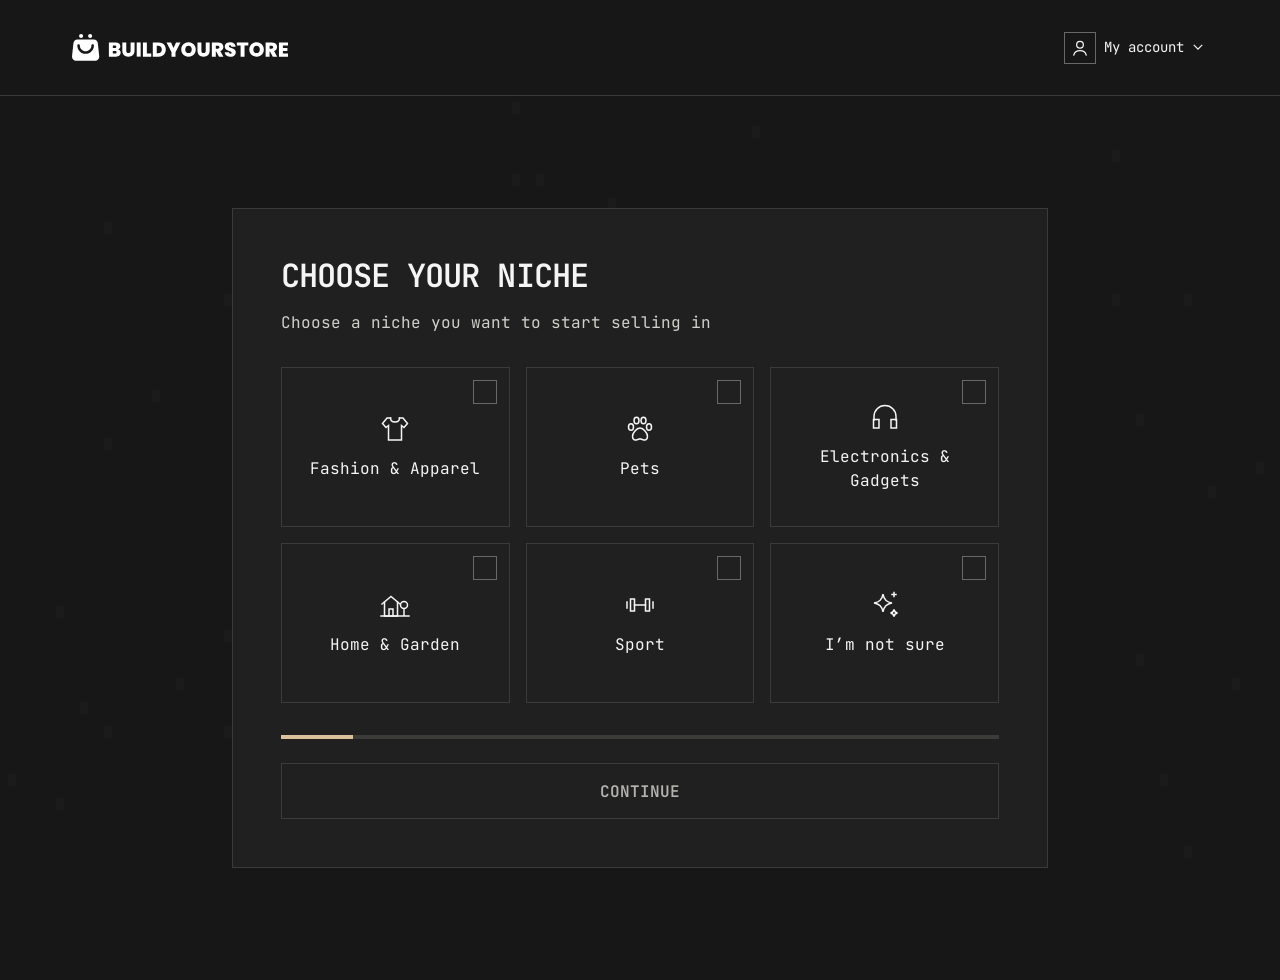
==== commit 14d8b44f: "Funnel: desktop and tablet layout from Figma (centred panel, bar inside) Co-Authored-By: Claude Opus" ====
--- a/funnel/index.html
+++ b/funnel/index.html
@@ -7,7 +7,7 @@
 <title>BYS funnel · Lior style</title>
 <link rel="preconnect" href="https://fonts.googleapis.com"><link rel="preconnect" href="https://fonts.gstatic.com" crossorigin>
 <link href="https://fonts.googleapis.com/css2?family=JetBrains+Mono:wght@400;600;700&display=swap" rel="stylesheet">
-<link rel="stylesheet" href="funnel.css?v=20261123">
+<link rel="stylesheet" href="funnel.css?v=20261124">
 </head>
 <body>
 <script src="icons.js?v=4" charset="utf-8"></script>
@@ -336,6 +336,10 @@
   // header + progress go into every design screen (one source)
   screens.filter(s => s.classList.contains('f-screen')).forEach(s => {
     s.insertAdjacentHTML('afterbegin', '<header class="f-header"><img class="f-logo" src="assets/bys-logo-white.svg" alt="BuildYourStore"><button class="f-account" aria-label="My account"><span class="f-avatar"><svg class="ic"><use href="#user"/></svg></span><span class="f-account-label t-small">My account<svg class="ic"><use href="#chevron-down"/></svg></span></button></header>');
+    // MD and up: content + bar sit in one centred panel (Figma: Body › Panel 560 / 816)
+    const main = s.querySelector('.f-main'), bar = s.querySelector('.f-bar');
+    if (main) { const body = document.createElement('div'); body.className = 'f-body'; const panel = document.createElement('div'); panel.className = 'f-panel';
+      main.before(body); body.appendChild(panel); panel.appendChild(main); if (bar) panel.appendChild(bar); }
     const p = s.dataset.progress;
     if (p) s.querySelector('.f-bar').insertAdjacentHTML('afterbegin', `<div class="f-progress" role="progressbar" aria-label="Setup progress" aria-valuenow="${p}" aria-valuemin="0" aria-valuemax="100"><span style="width:${p}%"></span></div>`);
   });
--- a/funnel/funnel.css
+++ b/funnel/funnel.css
@@ -31,7 +31,7 @@
   --header-h: 64px;
   --border: 1px;
 }
-@media (min-width: 768px)  { :root { --gutter: 32px; --header-h: 80px; } }  /* space/32 */
+@media (min-width: 768px)  { :root { --gutter: 32px; } }  /* space/32 */
 @media (min-width: 1100px) { :root { --t-title-size: 32px; } }              /* Lior/Desktop/Title */
 @media (min-width: 1200px) { :root { --header-h: 96px; } }
 
@@ -58,7 +58,7 @@
 b, strong { font-weight: 600; }   /* inline emphasis inside Body = SemiBold */
 
 /* ---------- Header (funnel's own: logo + account avatar; the landing's header has a menu) ---------- */
-.f-header { height: var(--header-h); display: flex; align-items: center; padding: 0 var(--gutter); border-bottom: var(--border) solid var(--c-divider); }
+.f-header { height: var(--header-h); display: flex; align-items: center; padding: 0 16px; border-bottom: var(--border) solid var(--c-divider); }
 .f-logo { height: 20px; width: auto; }
 @media (min-width: 768px) { .f-logo { height: 27px; } } /* the landing's Logo 216×27 */
 /* Account (avatar) — as on the current funnel (Funnel 5594:126264): avatar on XS, "My account ⌄" from XL */
@@ -343,3 +343,30 @@
 @media (prefers-reduced-motion: reduce) { .f-confetti { display: none; } }
 .f-video--corner .f-video-play { inset: auto 16px 16px auto; margin: 0; width: 48px; height: 48px; } /* bottom-right play on media (Activation video, CreateUGC) — Olena 2026-11-20 */
 .f-video--corner .f-video-play .ic { width: 24px; height: 24px; }
+
+/* =================== MD and up: centred panel (Figma "Funnel — Screens", Olena 2026-11-24) ===================
+   Body: padding 112 top/bottom → Panel: bg/surface, border/default, padding 48, gap 32, width 560 (MD) / 816 (XL+).
+   The bar sits inside the panel under the content (not sticky): progress, then buttons, gap 24. */
+.f-body { flex: 1; display: flex; flex-direction: column; }
+.f-panel { flex: 1; display: flex; flex-direction: column; }
+@media (min-width: 768px) {
+  .f-body { padding: 112px var(--gutter); align-items: center; }
+  .f-panel { flex: none; width: 100%; max-width: 560px; padding: 48px; gap: 32px; background: var(--c-surface); border: var(--border) solid var(--c-surface-border); }
+  .f-panel .f-main { flex: none; padding: 0; }
+  .f-panel .f-main > * + * { margin-top: 32px; }
+  .f-panel .f-main > .t-title + .t-body { margin-top: 16px; }
+  .f-panel .f-bar { position: static; padding: 0; background: none; border-top: 0; }
+  .f-panel .f-bar .f-progress { margin: 0 0 12px; }   /* 12 + bar gap 12 = 24 */
+  .f-panel .f-steps li::before { background: var(--c-surface); }
+  .f-panel .f-terms { background: var(--c-bg); }      /* Terms = bg/page inside the panel */
+  .f-panel .f-art { width: 358px; max-width: 100%; align-self: center; }
+  .f-panel .f-niches { grid-template-columns: repeat(2, 1fr); }  /* MD: 2 × 3 tiles (Figma 223 wide) */
+}
+@media (min-width: 1100px) {
+  .f-panel { max-width: 816px; }
+  .f-panel .f-niches { grid-template-columns: repeat(3, 1fr); }
+  .f-panel .f-options { grid-template-columns: 1fr 1fr; }
+  .f-panel .f-perks { grid-template-columns: repeat(3, 1fr); }
+  .f-panel .f-perks li { flex-direction: column; }
+}
+@media (min-width: 1200px) { .f-header { padding: 0 72px; } }
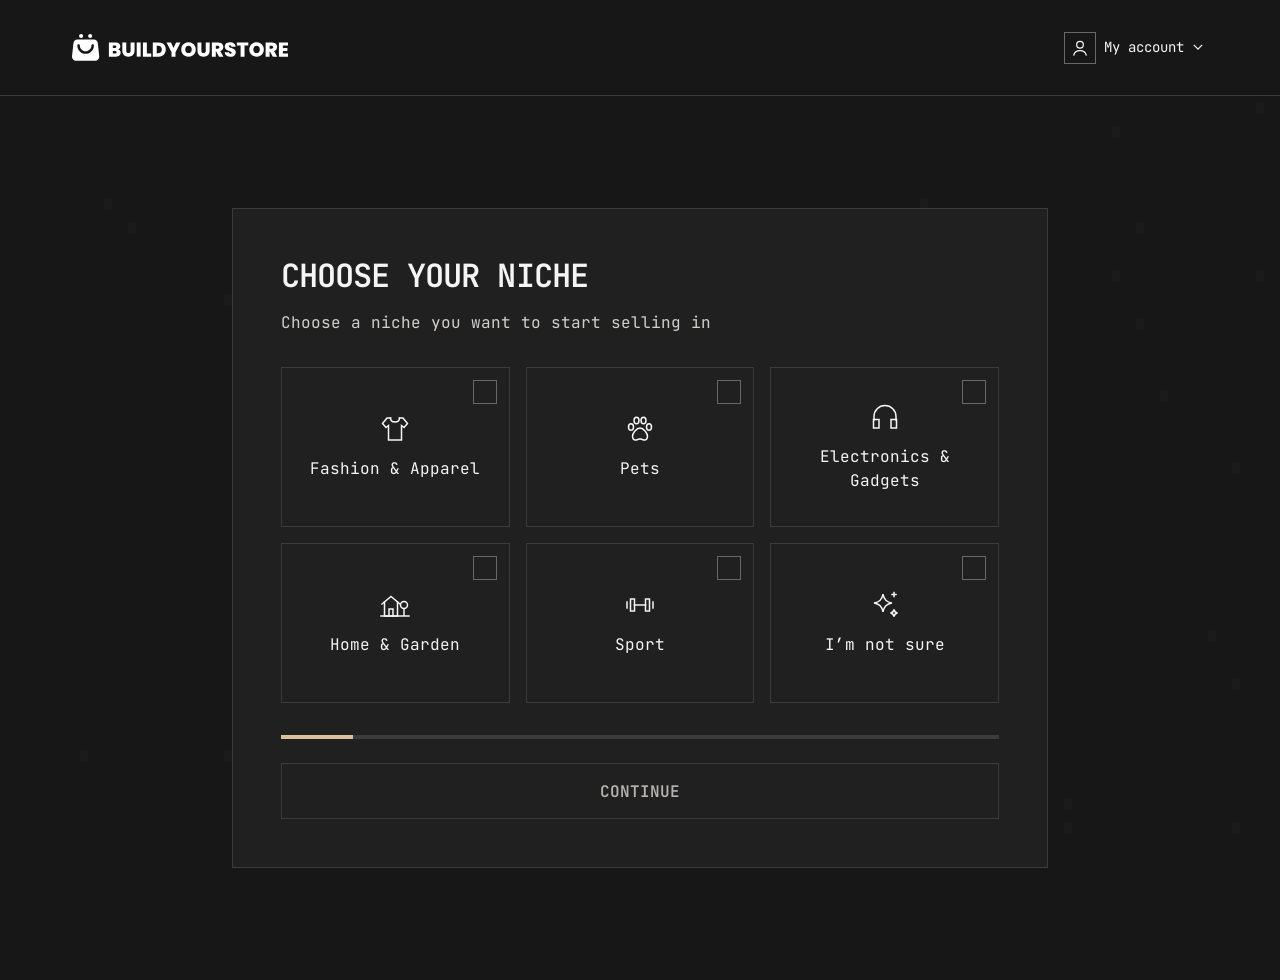
==== commit c0e5c450: "Funnel: tighter spacing on short laptop windows so Continue fits Co-Authored-By: Claude Opus 5.5 <no" ====
--- a/funnel/index.html
+++ b/funnel/index.html
@@ -7,7 +7,7 @@
 <title>BYS funnel · Lior style</title>
 <link rel="preconnect" href="https://fonts.googleapis.com"><link rel="preconnect" href="https://fonts.gstatic.com" crossorigin>
 <link href="https://fonts.googleapis.com/css2?family=JetBrains+Mono:wght@400;600;700&display=swap" rel="stylesheet">
-<link rel="stylesheet" href="funnel.css?v=20261124">
+<link rel="stylesheet" href="funnel.css?v=20261124b">
 </head>
 <body>
 <script src="icons.js?v=4" charset="utf-8"></script>
--- a/funnel/funnel.css
+++ b/funnel/funnel.css
@@ -370,3 +370,9 @@
   .f-panel .f-perks li { flex-direction: column; }
 }
 @media (min-width: 1200px) { .f-header { padding: 0 72px; } }
+/* Short windows (laptops, Olena 2026-11-24): under 900px tall the top/bottom gap 112 → 32 and niche tiles
+   160 → 128, so the Niche step fits with its Continue button (1440×780: ends at ~722). */
+@media (min-width: 768px) and (max-height: 899px) {
+  .f-body { padding-top: 32px; padding-bottom: 32px; }
+  .f-panel .f-niche { min-height: 128px; }
+}
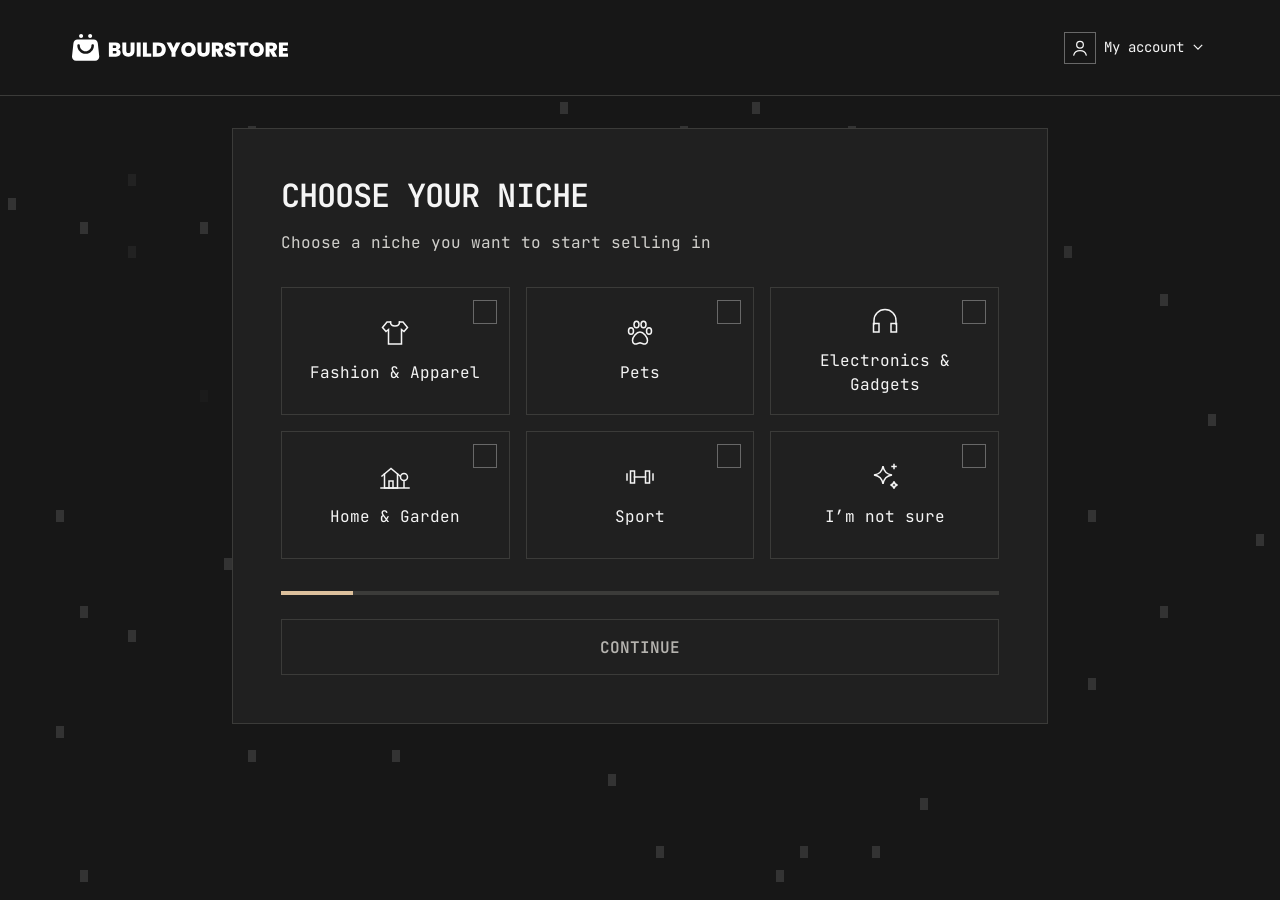
==== commit d047be64: "Funnel: compact spacing on XL 1200 (matches Figma), tighter niche tiles Co-Authored-By: Claude Opus " ====
--- a/funnel/index.html
+++ b/funnel/index.html
@@ -7,7 +7,7 @@
 <title>BYS funnel · Lior style</title>
 <link rel="preconnect" href="https://fonts.googleapis.com"><link rel="preconnect" href="https://fonts.gstatic.com" crossorigin>
 <link href="https://fonts.googleapis.com/css2?family=JetBrains+Mono:wght@400;600;700&display=swap" rel="stylesheet">
-<link rel="stylesheet" href="funnel.css?v=20261124b">
+<link rel="stylesheet" href="funnel.css?v=20261124c">
 </head>
 <body>
 <script src="icons.js?v=4" charset="utf-8"></script>
--- a/funnel/funnel.css
+++ b/funnel/funnel.css
@@ -372,7 +372,8 @@
 @media (min-width: 1200px) { .f-header { padding: 0 72px; } }
 /* Short windows (laptops, Olena 2026-11-24): under 900px tall the top/bottom gap 112 → 32 and niche tiles
    160 → 128, so the Niche step fits with its Continue button (1440×780: ends at ~722). */
-@media (min-width: 768px) and (max-height: 899px) {
+/* XL 1200–1727 uses the compact spacing always (Figma XL frames, Olena 2026-11-24) */
+@media (min-width: 768px) and (max-height: 899px), (min-width: 1200px) and (max-width: 1727px) {
   .f-body { padding-top: 32px; padding-bottom: 32px; }
-  .f-panel .f-niche { min-height: 128px; }
-}
+  .f-panel .f-niche { min-height: 128px; padding-top: 16px; padding-bottom: 16px; } /* 16 + icon 24 + 12 + 2 lines 48 + 16 = 116 ≤ 128 */
+}
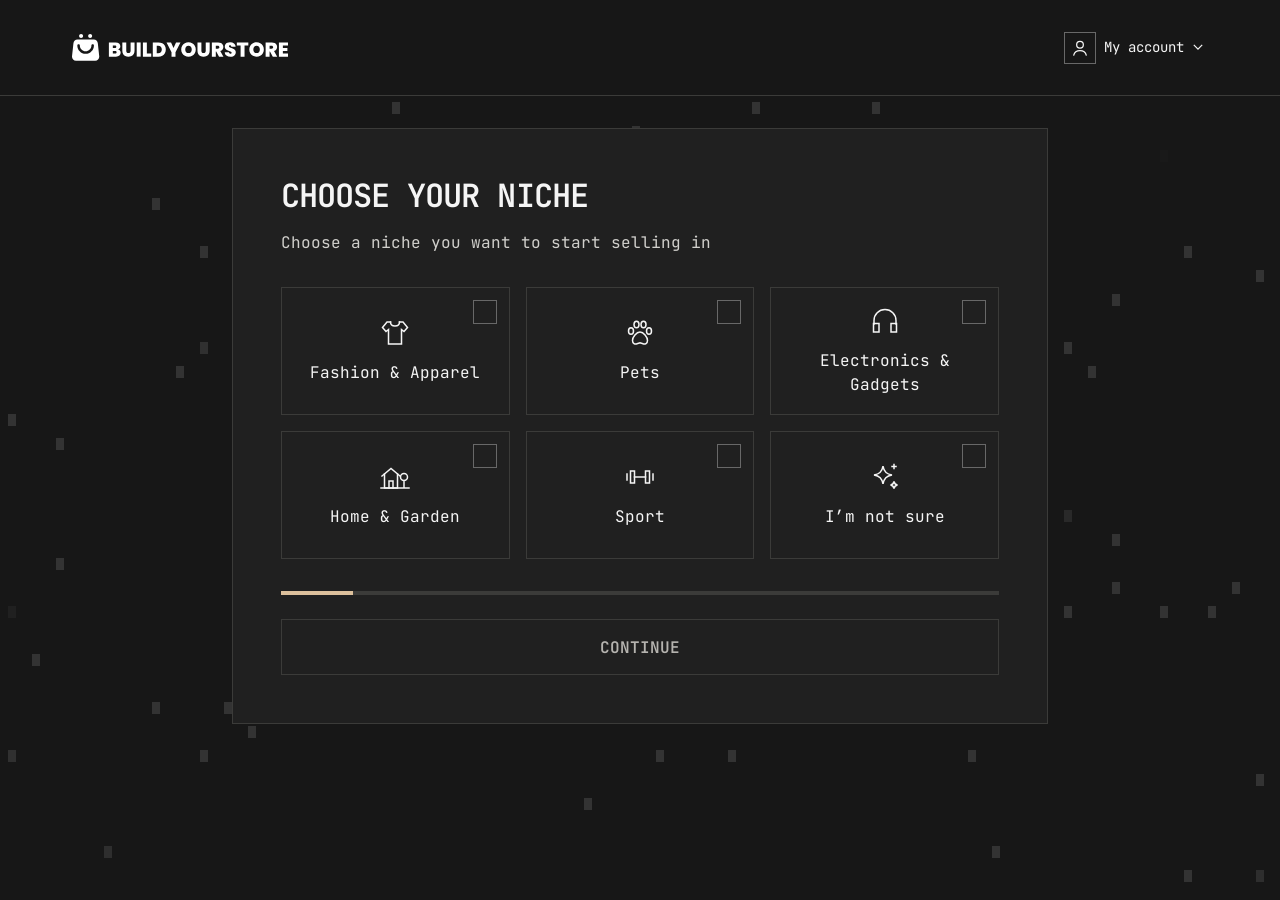
==== commit b2fb222c: "Funnel: one spacing for all sizes from 768 (gap 32, niche tiles 128) Co-Authored-By: Claude Opus 5.5" ====
--- a/funnel/index.html
+++ b/funnel/index.html
@@ -7,7 +7,7 @@
 <title>BYS funnel · Lior style</title>
 <link rel="preconnect" href="https://fonts.googleapis.com"><link rel="preconnect" href="https://fonts.gstatic.com" crossorigin>
 <link href="https://fonts.googleapis.com/css2?family=JetBrains+Mono:wght@400;600;700&display=swap" rel="stylesheet">
-<link rel="stylesheet" href="funnel.css?v=20261124c">
+<link rel="stylesheet" href="funnel.css?v=20261124d">
 </head>
 <body>
 <script src="icons.js?v=4" charset="utf-8"></script>
--- a/funnel/funnel.css
+++ b/funnel/funnel.css
@@ -345,12 +345,12 @@
 .f-video--corner .f-video-play .ic { width: 24px; height: 24px; }
 
 /* =================== MD and up: centred panel (Figma "Funnel — Screens", Olena 2026-11-24) ===================
-   Body: padding 112 top/bottom → Panel: bg/surface, border/default, padding 48, gap 32, width 560 (MD) / 816 (XL+).
+   Body: padding 32 top/bottom → Panel: bg/surface, border/default, padding 48, gap 32, width 560 (MD) / 816 (XL+).
    The bar sits inside the panel under the content (not sticky): progress, then buttons, gap 24. */
 .f-body { flex: 1; display: flex; flex-direction: column; }
 .f-panel { flex: 1; display: flex; flex-direction: column; }
 @media (min-width: 768px) {
-  .f-body { padding: 112px var(--gutter); align-items: center; }
+  .f-body { padding: 32px var(--gutter); align-items: center; }   /* one gap for MD, XL, XXL (Olena 2026-11-24) */
   .f-panel { flex: none; width: 100%; max-width: 560px; padding: 48px; gap: 32px; background: var(--c-surface); border: var(--border) solid var(--c-surface-border); }
   .f-panel .f-main { flex: none; padding: 0; }
   .f-panel .f-main > * + * { margin-top: 32px; }
@@ -361,6 +361,7 @@
   .f-panel .f-terms { background: var(--c-bg); }      /* Terms = bg/page inside the panel */
   .f-panel .f-art { width: 358px; max-width: 100%; align-self: center; }
   .f-panel .f-niches { grid-template-columns: repeat(2, 1fr); }  /* MD: 2 × 3 tiles (Figma 223 wide) */
+  .f-panel .f-niche { min-height: 128px; padding-top: 16px; padding-bottom: 16px; } /* 16 + icon 24 + 12 + 2 lines 48 + 16 = 116 ≤ 128 */
 }
 @media (min-width: 1100px) {
   .f-panel { max-width: 816px; }
@@ -370,10 +371,3 @@
   .f-panel .f-perks li { flex-direction: column; }
 }
 @media (min-width: 1200px) { .f-header { padding: 0 72px; } }
-/* Short windows (laptops, Olena 2026-11-24): under 900px tall the top/bottom gap 112 → 32 and niche tiles
-   160 → 128, so the Niche step fits with its Continue button (1440×780: ends at ~722). */
-/* XL 1200–1727 uses the compact spacing always (Figma XL frames, Olena 2026-11-24) */
-@media (min-width: 768px) and (max-height: 899px), (min-width: 1200px) and (max-width: 1727px) {
-  .f-body { padding-top: 32px; padding-bottom: 32px; }
-  .f-panel .f-niche { min-height: 128px; padding-top: 16px; padding-bottom: 16px; } /* 16 + icon 24 + 12 + 2 lines 48 + 16 = 116 ≤ 128 */
-}
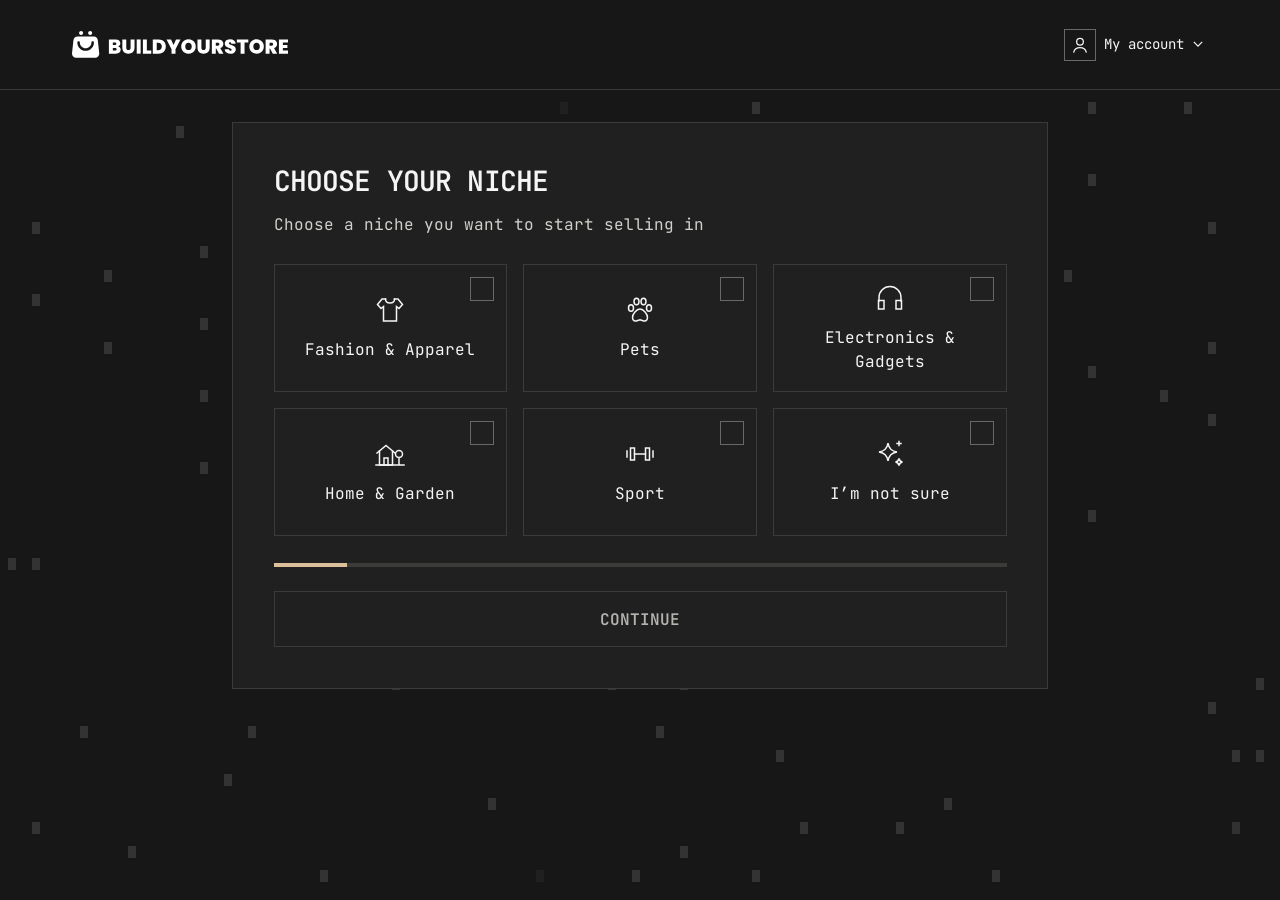
==== commit 92d0a6f7: "Funnel: fluid desktop sizes, panel fits window with buttons always visible, boxed fields, centred pl" ====
--- a/funnel/index.html
+++ b/funnel/index.html
@@ -7,7 +7,7 @@
 <title>BYS funnel · Lior style</title>
 <link rel="preconnect" href="https://fonts.googleapis.com"><link rel="preconnect" href="https://fonts.gstatic.com" crossorigin>
 <link href="https://fonts.googleapis.com/css2?family=JetBrains+Mono:wght@400;600;700&display=swap" rel="stylesheet">
-<link rel="stylesheet" href="funnel.css?v=20261124d">
+<link rel="stylesheet" href="funnel.css?v=20261124n">
 </head>
 <body>
 <script src="icons.js?v=4" charset="utf-8"></script>
@@ -63,7 +63,7 @@
   <div class="f-main">
     <h1 class="t-title">Almost there — activate your Shopify plan to launch.</h1>
     <p class="t-body f-sub">We've secured you a discount — $1 for 3 months. Confirm your plan on Shopify, then come back to this tab to continue.</p>
-    <button class="f-video f-video--corner" aria-label="Play the video"><img src="assets/activate-animation.png" alt=""><span class="f-video-play"><svg class="ic"><use href="#play"/></svg></span></button>
+    <button class="f-video f-video--center" aria-label="Play the video"><img src="assets/activate-animation.png" alt=""><span class="f-video-play"><svg class="ic"><use href="#play"/></svg></span></button>
   </div>
   <div class="f-bar">
     <button class="f-btn f-btn--primary" id="activate">Activate My Store <svg class="ic"><use href="#external"/></svg></button>
@@ -360,7 +360,7 @@
     scrollTo(0, 0);
     history.replaceState(null, '', '?step=' + (url || step) + (new URLSearchParams(location.search).has('menu') ? '&menu=1' : ''));
     $('pp').value = url || step;
-    if (step === 'live' && url !== 'live-done') confetti();
+    if ((step === 'live' && url !== 'live-done') || url === 'returned') confetti(); // + plan activated (Olena 2026-11-24)
   }
 
   // ---- Niche ----
--- a/funnel/funnel.css
+++ b/funnel/funnel.css
@@ -32,7 +32,7 @@
   --border: 1px;
 }
 @media (min-width: 768px)  { :root { --gutter: 32px; } }  /* space/32 */
-@media (min-width: 1100px) { :root { --t-title-size: 32px; } }              /* Lior/Desktop/Title */
+@media (min-width: 1100px) { :root { --t-title-size: 28px; } }              /* Lior/Desktop/Title — 28 (Olena 2026-11-24, was 32) */
 @media (min-width: 1200px) { :root { --header-h: 96px; } }
 
 /* ---------- Base ---------- */
@@ -355,7 +355,12 @@
   .f-panel .f-main { flex: none; padding: 0; }
   .f-panel .f-main > * + * { margin-top: 32px; }
   .f-panel .f-main > .t-title + .t-body { margin-top: 16px; }
-  .f-panel .f-bar { position: static; padding: 0; background: none; border-top: 0; }
+  /* Buttons always visible (Olena 2026-11-24): the whole panel fits the window; when a step is taller,
+     only the content scrolls inside the panel and the bar stays at the panel's bottom. */
+  .f-body { flex: none; height: calc(100dvh - var(--header-h) - var(--border)); }
+  .f-panel { max-height: 100%; min-height: 0; padding-bottom: 48px; }
+  .f-panel .f-main { flex: 0 1 auto; min-height: 0; overflow-y: auto; overscroll-behavior: contain; margin-right: -24px; padding-right: 24px; scrollbar-width: thin; scrollbar-color: var(--c-line) transparent; }
+  .f-panel .f-bar { position: static; padding: 0; background: none; border-top: 0; flex: none; }
   .f-panel .f-bar .f-progress { margin: 0 0 12px; }   /* 12 + bar gap 12 = 24 */
   .f-panel .f-steps li::before { background: var(--c-surface); }
   .f-panel .f-terms { background: var(--c-bg); }      /* Terms = bg/page inside the panel */
@@ -371,3 +376,43 @@
   .f-panel .f-perks li { flex-direction: column; }
 }
 @media (min-width: 1200px) { .f-header { padding: 0 72px; } }
+/* Activation video: our play button (sand square 64) centred on the frame, not in the corner (Olena 2026-11-24) — .f-video--center uses the base .f-video-play */
+
+/* =================== Fluid sizes from MD up (Olena 2026-11-24) ===================
+   Sizes follow the window height between a floor and the Figma value (the cap), so a laptop
+   (1440×780) gets a proportionally smaller panel and a big monitor looks as in Figma. */
+@media (min-width: 768px) {
+  :root {
+    --fl-pad: clamp(24px, 4.5vh, 48px);      /* panel padding: 48 on 1117+, ~35 on 780 */
+    --fl-gap: clamp(16px, 3vh, 32px);        /* gap between blocks */
+    --fl-body: clamp(16px, 4vh, 32px);       /* gap above/below the panel */
+  }
+  .f-body { padding-top: var(--fl-body); padding-bottom: var(--fl-body); }
+  .f-panel { padding: var(--fl-pad); gap: var(--fl-gap); }
+  .f-panel .f-main > * + * { margin-top: var(--fl-gap); }
+  .f-panel .f-main { margin-right: calc(var(--fl-pad) / -2); padding-right: calc(var(--fl-pad) / 2); }
+  .f-panel .f-niche { min-height: clamp(104px, 16vh, 128px); }
+  /* video / course preview: never taller than ~32% of the window, centred */
+  .f-panel .f-video { width: fit-content; max-width: 100%; align-self: center; }
+  .f-panel .f-video img { width: auto; max-width: 100%; max-height: 32vh; }
+}
+@media (min-width: 1100px) {
+  :root { --t-title-size: clamp(22px, 3.2vh, 28px); }
+  .f-panel { max-width: clamp(640px, 92vh, 816px); }   /* 816 on 1117+, ~718 on 780 */
+}
+@media (min-width: 1200px) {
+  :root { --header-h: clamp(64px, 10vh, 96px); }
+  .f-btn:not(.f-btn--link) { min-height: clamp(48px, 6.5vh, 56px); }
+}
+/* Payment sheet (.f-sheet--full) is full-screen on phones only; from MD it is a centred dialog like the others
+   (it was 100dvh tall and touched the top and bottom of the window — fixed 2026-11-24) */
+@media (min-width: 768px) {
+  .f-sheet--full { height: auto; max-height: calc(100dvh - 2 * var(--fl-body)); border-top: var(--border) solid var(--c-line); }
+  .f-sheet--full .f-sheet-actions { margin-top: var(--fl-gap); }
+}
+/* Input = a box, not just an underline (Olena 2026-11-24: the domain field was invisible on the panel).
+   bg/page fill + border/strong frame + 16 side padding; focus = accent frame, error = error frame. */
+.f-field-row { border: var(--border) solid var(--c-line); background: var(--c-bg); padding: 0 16px; margin-top: 8px; }
+.f-field:focus-within .f-field-row, .f-field.is-focus .f-field-row { border-color: var(--c-accent); }
+.f-field.is-error .f-field-row { border-color: var(--c-error); }
+.f-domain-input .f-field-row { margin-top: 0; }
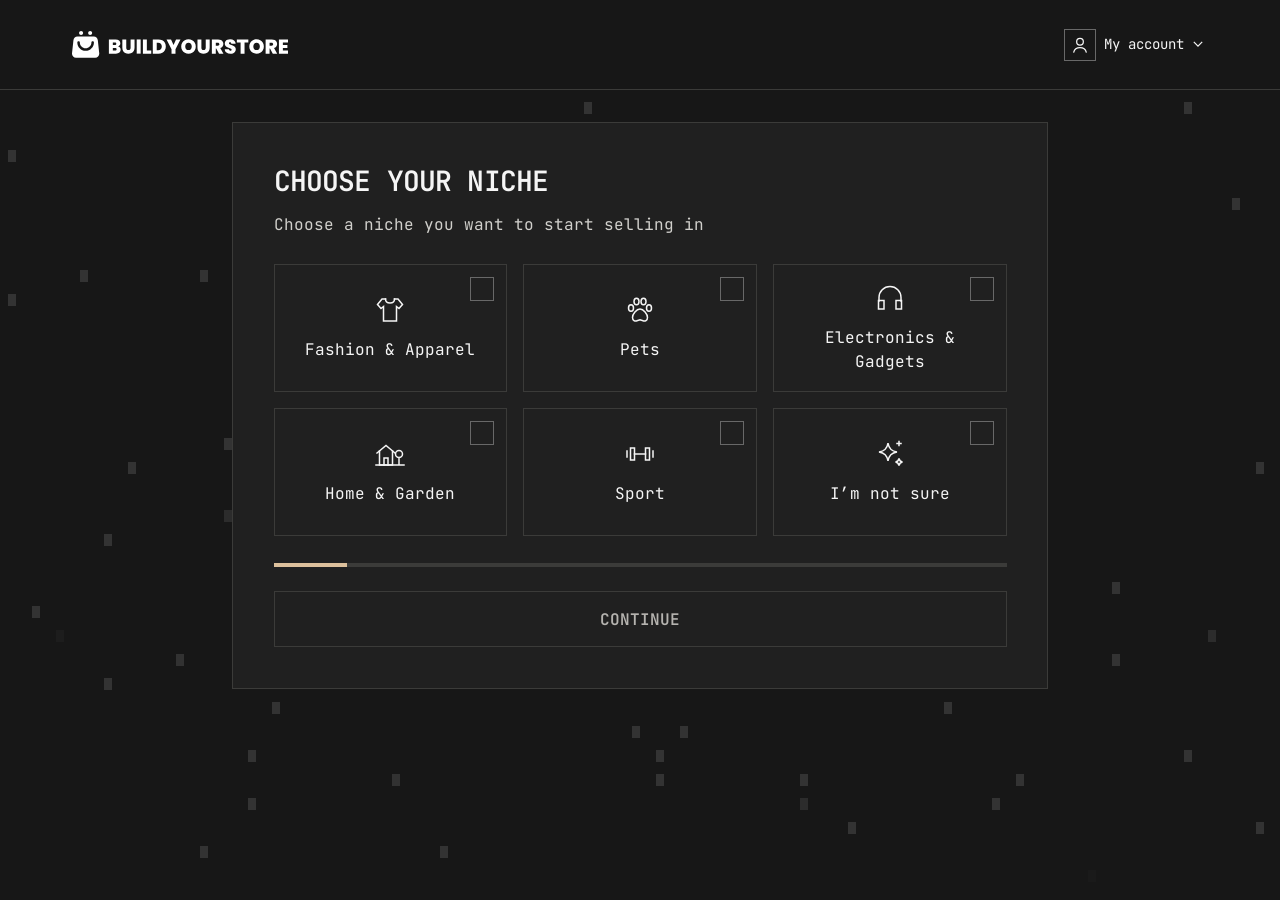
==== commit 141790ce: "Funnel: darker hover on the primary button (gold/400) Co-Authored-By: Claude Opus 5.5 <noreply@anthr" ====
--- a/funnel/index.html
+++ b/funnel/index.html
@@ -7,7 +7,7 @@
 <title>BYS funnel · Lior style</title>
 <link rel="preconnect" href="https://fonts.googleapis.com"><link rel="preconnect" href="https://fonts.gstatic.com" crossorigin>
 <link href="https://fonts.googleapis.com/css2?family=JetBrains+Mono:wght@400;600;700&display=swap" rel="stylesheet">
-<link rel="stylesheet" href="funnel.css?v=20261124n">
+<link rel="stylesheet" href="funnel.css?v=20261124o">
 </head>
 <body>
 <script src="icons.js?v=4" charset="utf-8"></script>
--- a/funnel/funnel.css
+++ b/funnel/funnel.css
@@ -16,7 +16,7 @@
   --c-line: #686868;            /* border/strong → neutral/600 — inputs, outline buttons */
   --c-divider: #3b3b39;         /* border/default → neutral/800 — hairlines */
   --c-accent: #dcc09c;          /* bg/accent, text/accent → gold/300 */
-  --c-accent-hover: #edcfaa;    /* NEW bg/accent-hover → gold/200 (the landing's hover) */
+  --c-accent-hover: #c9a77c;    /* Primary hover → gold/400 (Figma VariableID:95:20594, darker, Olena 2026-11-24; was gold/200) */
   --c-on-accent: #171717;       /* text/on-accent → neutral/950 */
   --c-success: #32d057;         /* NEW state/success → green/500 (Lior Pozin DS) */
   --c-error: #fe6467;           /* NEW state/error → red/400 (Lior Pozin DS) */
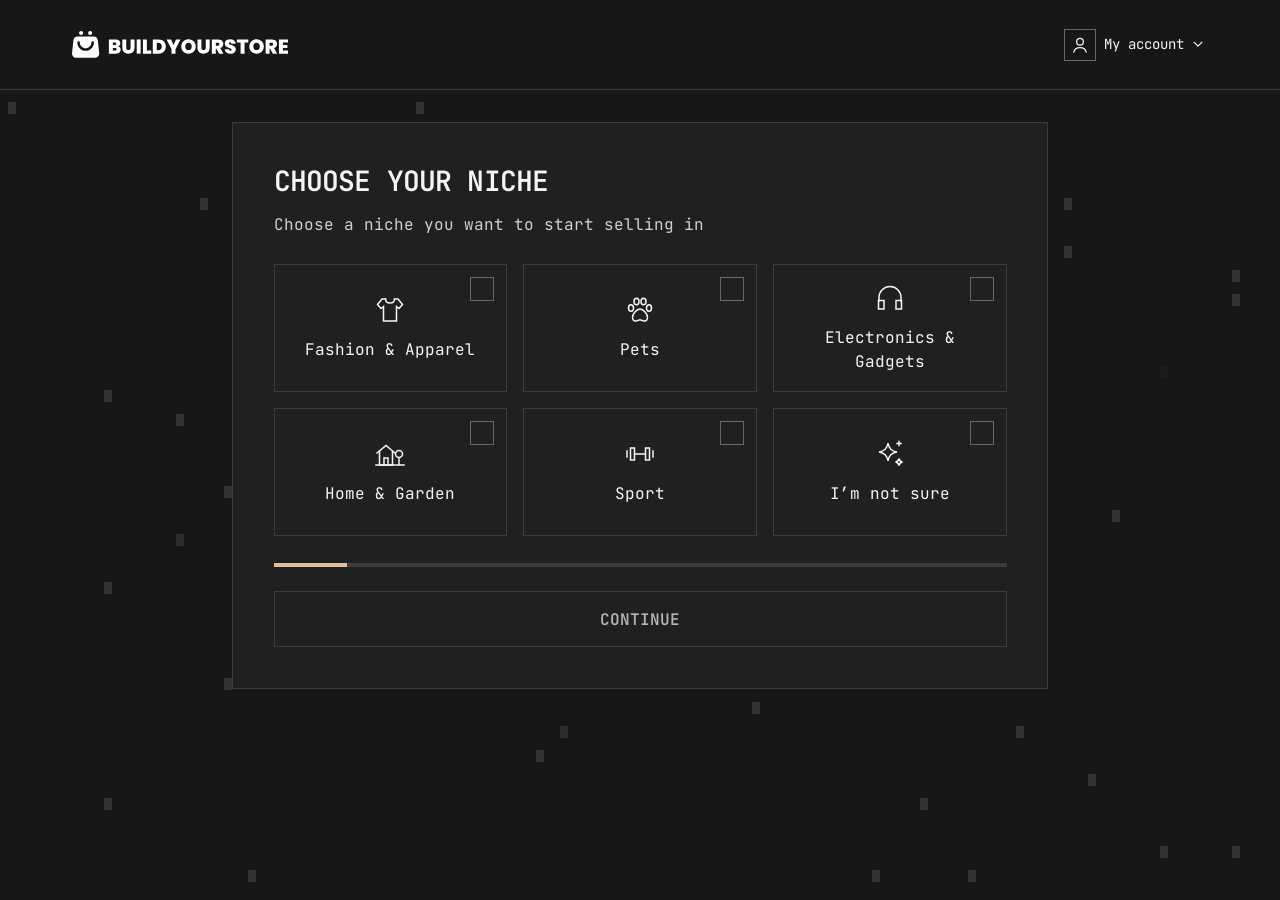
==== commit 416a1f02: "Funnel: activation confetti only when the plan is actually active Co-Authored-By: Claude Opus 5.5 <n" ====
--- a/funnel/index.html
+++ b/funnel/index.html
@@ -360,7 +360,7 @@
     scrollTo(0, 0);
     history.replaceState(null, '', '?step=' + (url || step) + (new URLSearchParams(location.search).has('menu') ? '&menu=1' : ''));
     $('pp').value = url || step;
-    if ((step === 'live' && url !== 'live-done') || url === 'returned') confetti(); // + plan activated (Olena 2026-11-24)
+    if ((step === 'live' && url !== 'live-done') || (url === 'returned' && paid)) confetti(); // + only when the plan really is active (Olena 2026-11-24)
   }
 
   // ---- Niche ----
